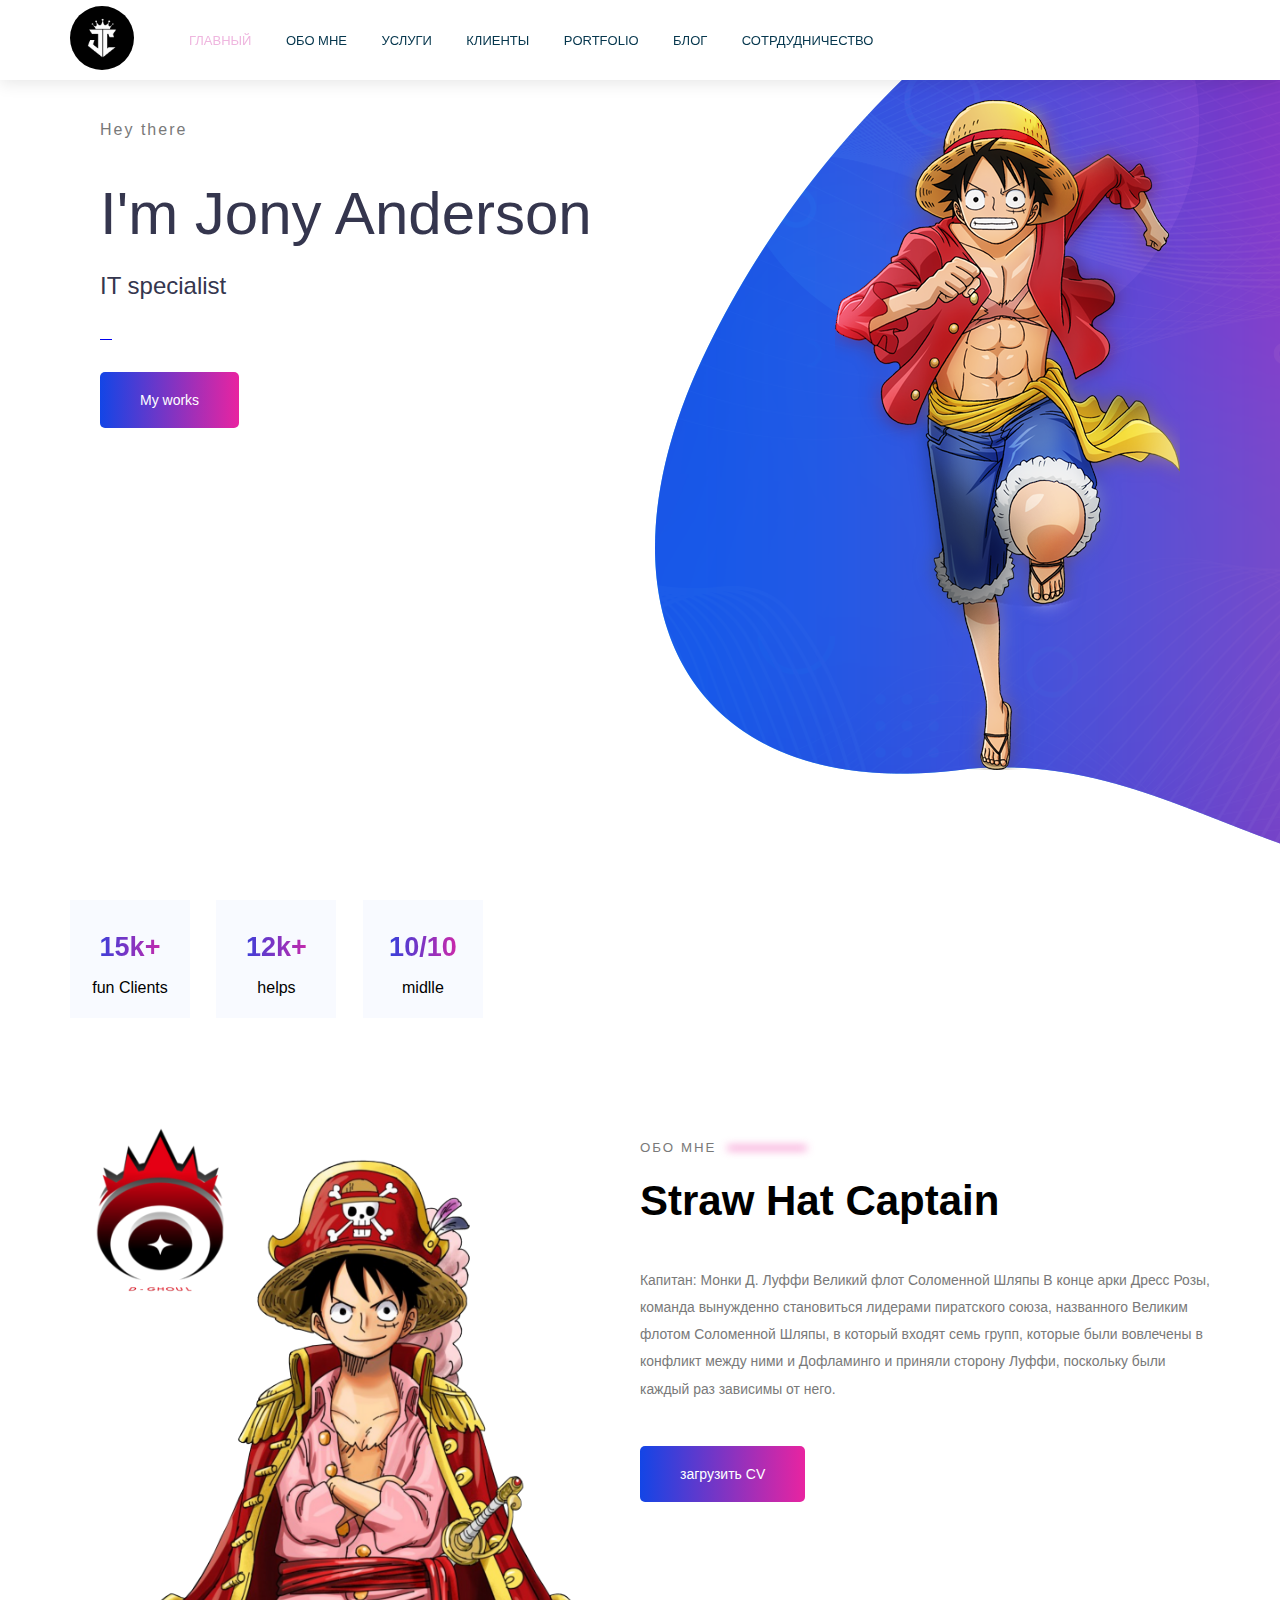
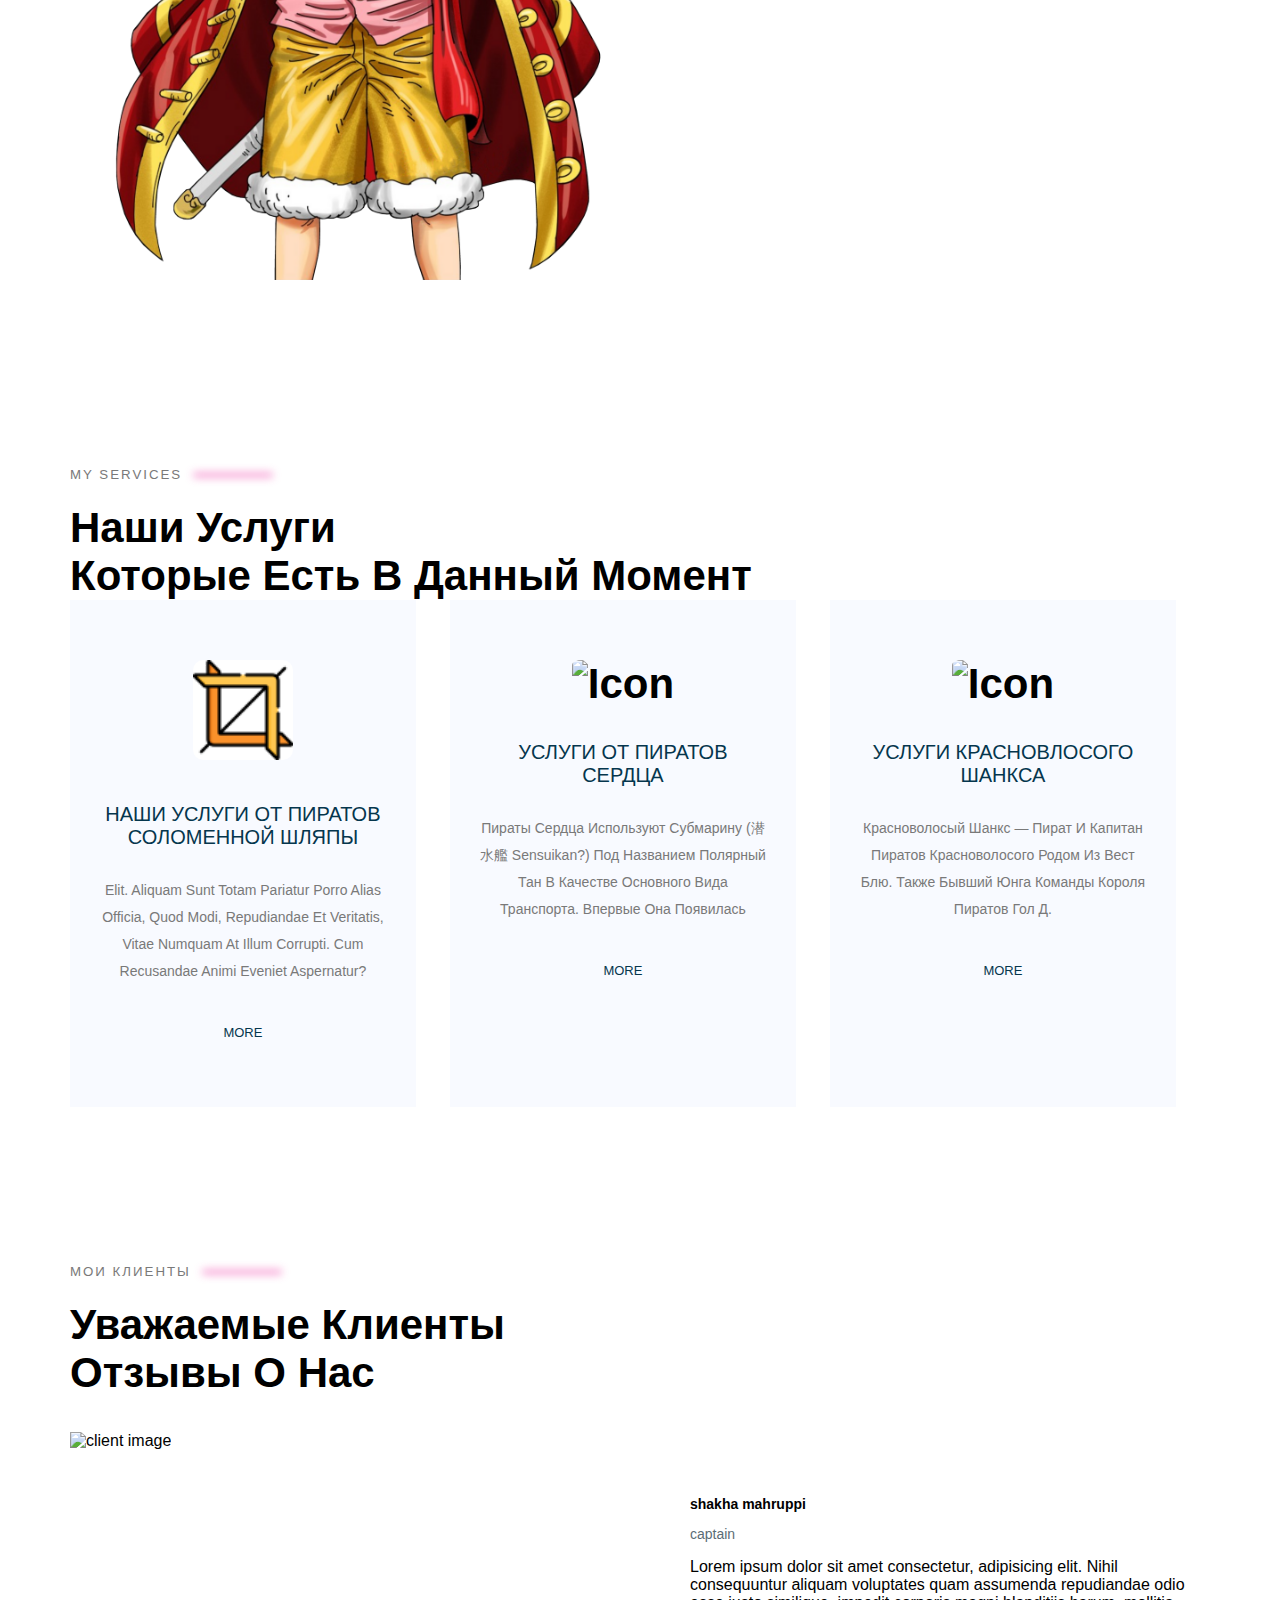
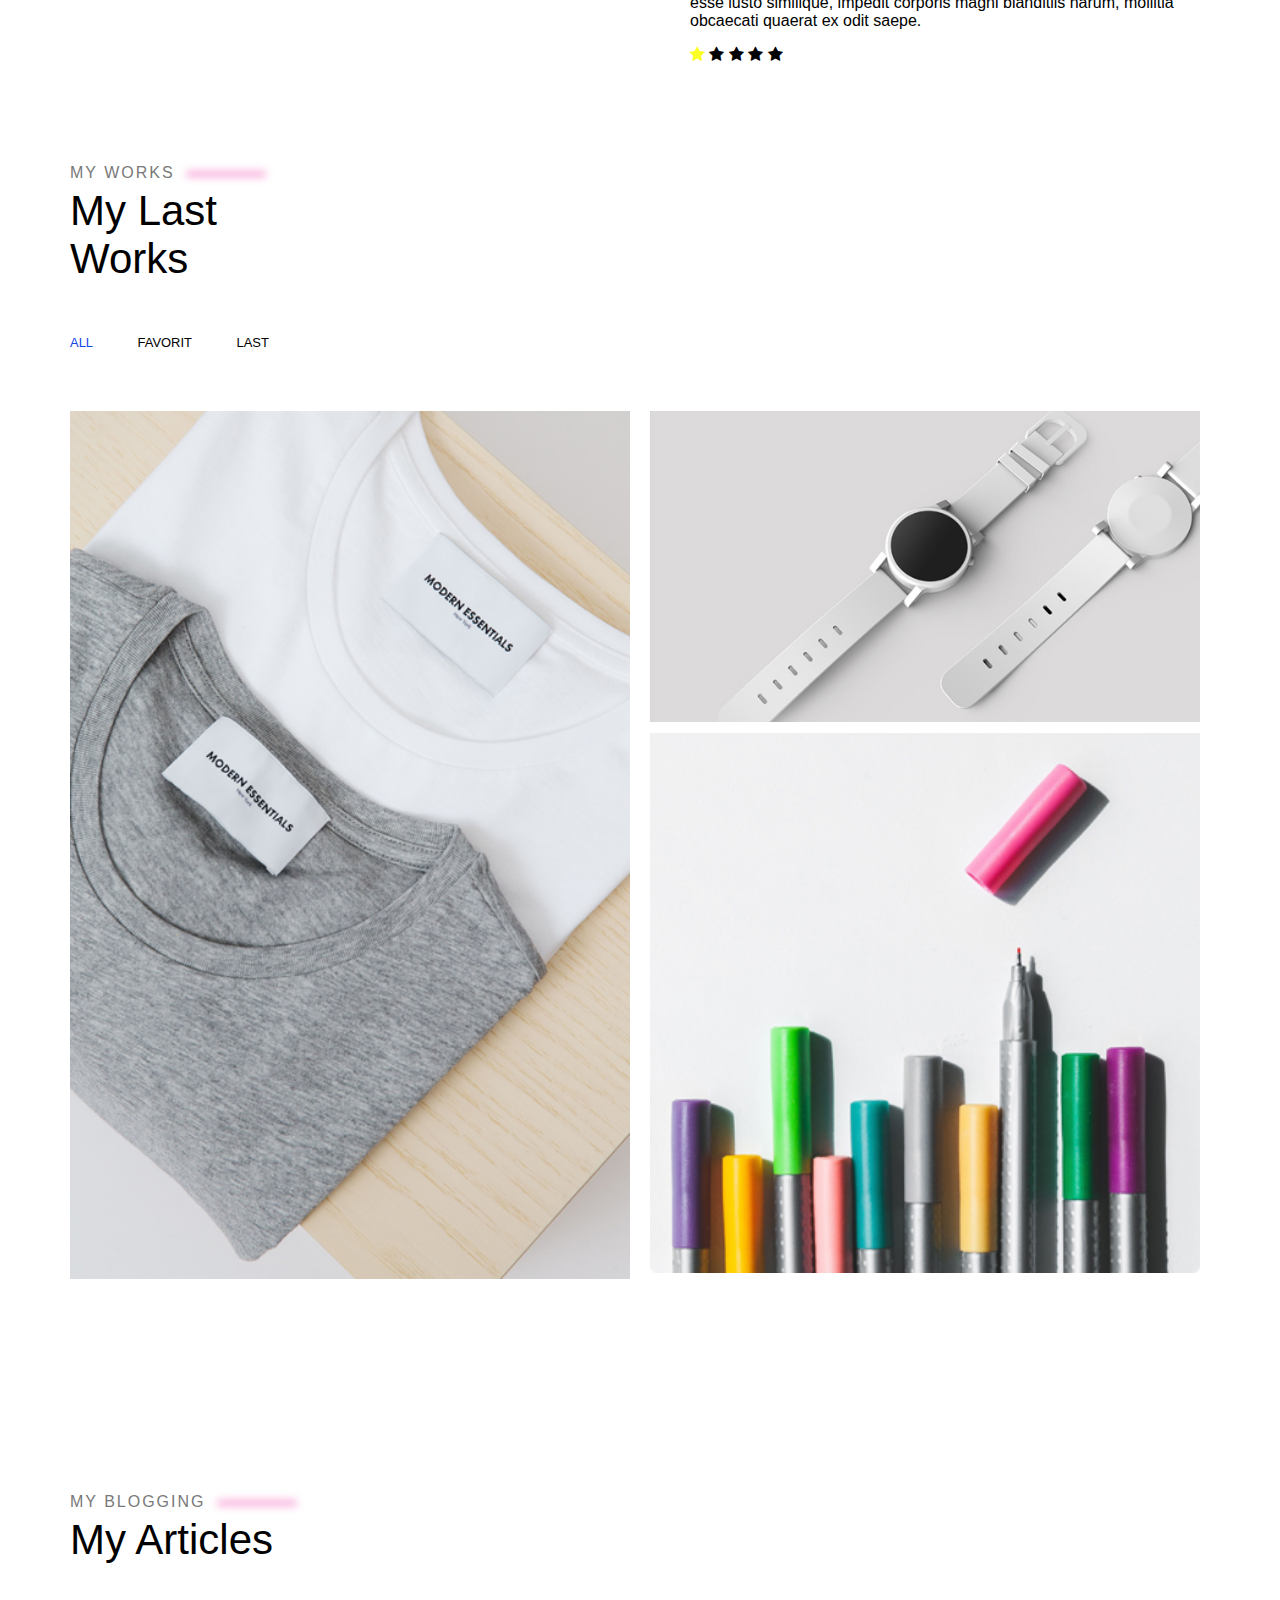
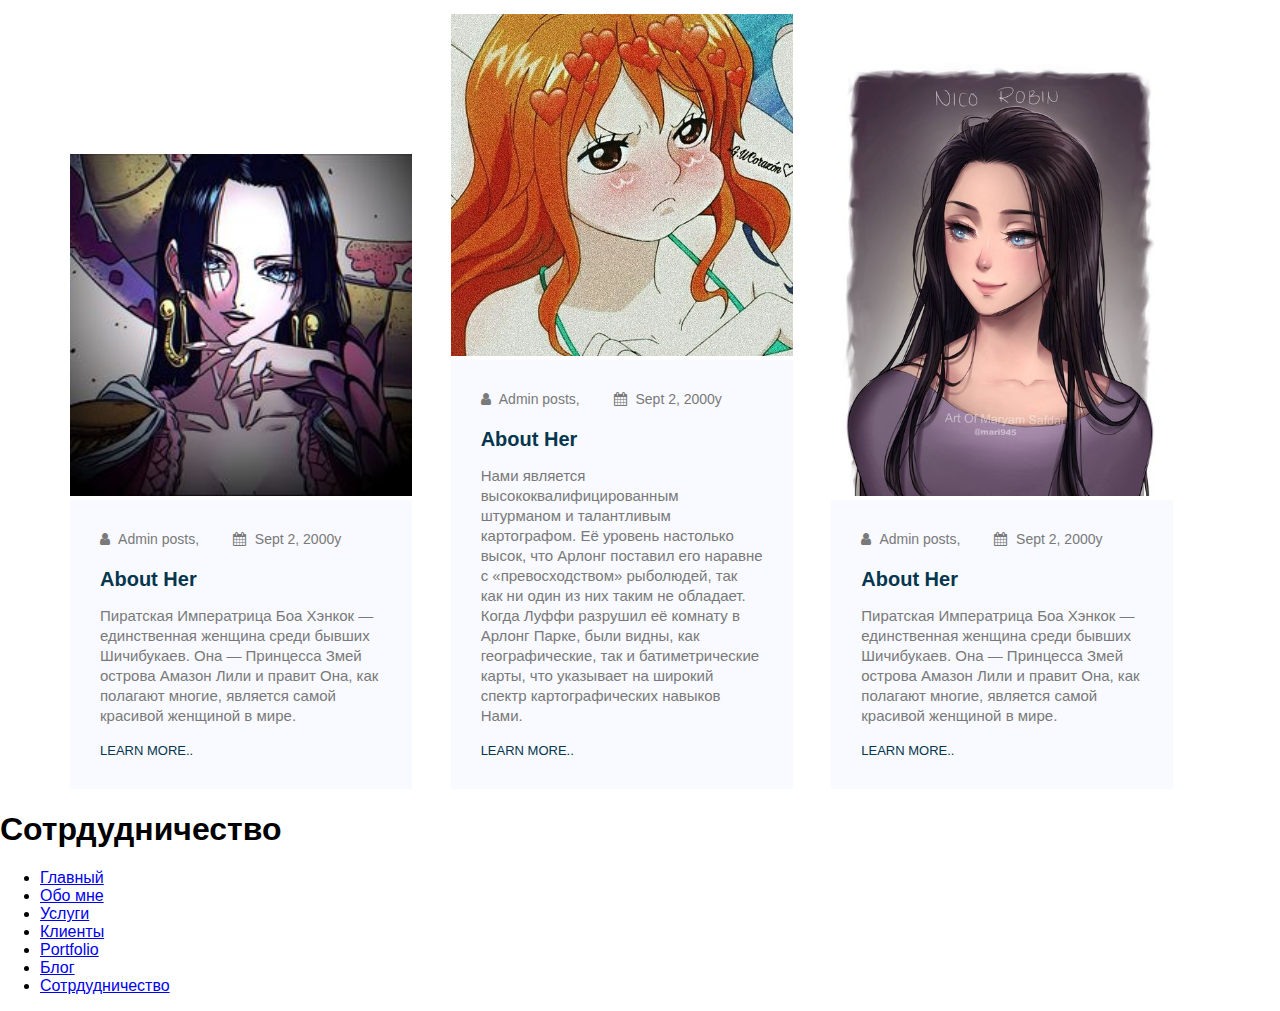
==== index.html @ ef31b1c7 "first commit" ====
<!DOCTYPE html>
<html lang="ru">

<head>
    <meta charset="UTF-8" />
    <meta http-equiv="X-UA-Compatible" content="IE=edge" />
    <meta name="viewport" content="width=n , initial-scale=1.0" />
    <meta name="viewport" content="width=device-width, initial-scale=1.0" />
    <script src="https://cdnjs.cloudflare.com/ajax/libs/vue/3.2.45/vue.cjs.js"
        integrity="sha512-7m9S6PzUY75+/V5GIWRP19NFD1MgYpzbmbbSfUMnj8PMtkOj/XZs4BmxXvXku2litdO4qDrVhGtFkk2MVWlpcg=="
        crossorigin="anonymous" referrerpolicy="no-referrer"></script>
    <title>project</title>
    <link rel="stylesheet" href="main.css">
    <link rel="stylesheet" href="https://cdnjs.cloudflare.com/ajax/libs/font-awesome/4.7.0/css/font-awesome.min.css">
</head>

<body>
    <!--header section-->
    <header class="main-header">
        <div class="container">
            <div class="main-navigation__brand">
                <a href="index.html">
                    <img src="./images/logo.jpg" alt="logo">
                </a>
            </div>
            <nav class="main-navigation">
                <ul class="main-navigation__items">
                    <li class="main-navigation__item active">
                        <a href="#">Главный</a>
                    </li>

                    <li class="main-navigation__item">
                        <a href="#">Обо мне</a>
                    </li>

                    <li class="main-navigation__item">
                        <a href="#">Услуги</a>
                    </li>

                    <li class="main-navigation__item">
                        <a href="#">Клиенты</a>
                    </li>

                    <li class="main-navigation__item">
                        <a href="#">Portfolio</a>
                    </li>

                    <li class="main-navigation__item">
                        <a href="#">Блог</a>
                    </li>

                    <li class="main-navigation__item">
                        <a href="#">Сотрдудничество</a>
                    </li>
                </ul>
            </nav>
        </div>
    </header>
    <!--/header section-->

    <!--main section-->
    <div class="main-banner">
        <div class="container">
            <section id="main-section" class="main-section">
                <div class="main-section__info">
                    <h4 class="main-section__welcome">Hey there</h4>
                    <h1 class="main-section__introduction">I'm Jony Anderson</h1>
                    <h3 class="main-section__position">IT specialist</h3>
                    <div class="main-section__social-network">
                        <a href="https://www.instagram.com/">
                            <i class="fab fa-instagram" aria-hidden="true"></i>
                        </a>
                    </div>
                    <button type="button" class="main-section__action">
                        My works
                    </button>
                </div>
                <div class="main-section__image">
                    <img src="./images/luffy.png" alt="my photo" srcset="">
                </div>
            </section>
            <div class="clearfix"></div>
        </div>
    </div>
    <!--/main secion-->

    <!--statistics-->
    <div class="container">
        <section class="statistics" id="statistics">
            <div class="statistics__item">
                <h3 class="statistics__number">
                    15k+
                </h3>
                <p class="statistics__title">
                    fun Clients
                </p>
            </div>
            <div class="statistics__item">
                <h3 class="statistics__number">
                    12k+
                </h3>
                <p class="statistics__title">
                    helps
                </p>
            </div>
            <div class="statistics__item">
                <h3 class="statistics__number">
                    10/10
                </h3>
                <p class="statistics__title">
                    midlle
                </p>
            </div>
        </section>
    </div>

    <!--about me section-->
    <div class="container">
        <section id="about-me" class="about-me">
            <div class="about-me__image">
                <img src="./images/luffy-about-me.png"
                    alt="about me">
            </div>
            <div class="about-me__info">
                <h5 class="section-subtitle">
                    Обо мне <span class="blur-line"></span>
                </h5>
                <h3 class="section-title">
                    straw hat captain
                </h3>
                <p class="about-me__description">
                    Капитан: Монки Д. Луффи
                    Великий флот Соломенной Шляпы
                    В конце арки Дресс Розы, команда вынужденно становиться лидерами пиратского союза, названного
                    Великим флотом Соломенной Шляпы, в который входят семь групп, которые были вовлечены в конфликт
                    между ними и Дофламинго и приняли сторону Луффи, поскольку были каждый раз зависимы от него.
                </p>
                <button type="button" class="main-section__action">
                    загрузить CV
                </button>
            </div>
        </section>
    </div>
    <div class="clearfix"></div>
    <!--/about me section-->

    <!--services-->
    <div class="container">
        <section id="services" class="services">
            <h5 class="section-subtitle">
                my services <span class="blur-line"></span>
            </h5>
            <h2 class="section-title">
                наши Услуги<br>
                которые есть в данный момент
                <div class="services__cards">
                    <div class="services-cards">
                        <img class="service-card__icon" src="./images/service-1.png"
                            alt="straw-hat">
                        <h5 class="service-card__title"> наши услуги от пиратов соломенной шляпы</h5>
                        <p class="service-card__description">
                            elit. Aliquam sunt totam pariatur porro alias officia, quod modi, repudiandae et veritatis,
                            vitae numquam at illum corrupti. Cum recusandae animi eveniet aspernatur?
                        </p>
                        <a href="#" class="service-card__link">
                            more
                        </a>
                    </div>
                    <div class="services-cards">
                        <img class="service-card__icon"
                            src="../luffy-portfolio/images/service-2.jpg" alt="icon">
                        <h5 class="service-card__title">услуги от пиратов СЕРДЦА </h5>
                        <p class="service-card__description">
                            Пираты Сердца используют субмарину (潜水艦 sensuikan?) под названием Полярный Тан в качестве
                            основного вида транспорта. Впервые она появилась
                        </p>
                        <a href="#" class="service-card__link">
                            more
                        </a>
                    </div>
                    <div class="services-cards">
                        <img class="service-card__icon" src="/luffy-portfolio/images/service-3.png"
                            alt="icon">
                        <h5 class="service-card__title">услуги красновлосого шанкса</h5>
                        <p class="service-card__description">
                            Красноволосый Шанкс — пират и капитан пиратов Красноволосого родом из Вест Блю. Также бывший
                            юнга команды Короля Пиратов Гол Д.
                        </p>
                        <a href="#" class="service-card__link">
                            more
                        </a>
                    </div>
                </div>
            </h2>
        </section>
    </div>
    <!--/services-->

    <!--Clients section-->
    <div class="container">
        <section id="Clients" class="clients">
            <h5 class="section-subtitle">
                мои клиенты
                <span class="blur-line"></span>
            </h5>
            <h2 class="section-title">
                уважаемые клиенты <br>
                отзывы о нас
            </h2>
            <div class="clients-item">
                <div class="client-item">
                    <div class="client-item__image">
                        <img src="C:\Users\User\Desktop\програмирование\images\pngegg.png" alt="client image">
                    </div>
                    <div class="client-item__info">
                        <h3 class="client-item__name">
                            shakha mahruppi
                        </h3>
                        <p class="client-item__position">
                            captain
                        </p>
                        <p class="client-item__rew\view">
                            Lorem ipsum dolor sit amet consectetur, adipisicing elit. Nihil consequuntur aliquam
                            voluptates
                            quam assumenda repudiandae odio esse iusto similique, impedit corporis magni blanditiis
                            harum,
                            mollitia obcaecati quaerat ex odit saepe.
                        </p>
                        <div class="client-item__rate">
                            <i class="fa fa-star" style="color: #fbff24;"></i>
                            <i class="fa fa-regular fa-star"></i>
                            <i class="fa fa-regular fa-star"></i>
                            <i class="fa fa-regular fa-star"></i>
                            <i class="fa fa-regular fa-star"></i>
                        </div>
                    </div>
                </div>
            </div>
        </section>
    </div>
    <div class="clearfix">
    </div>
    <!--/Clients section-->

    <!--Portfolio section-->
    <div class="container">
        <section id="portfolio" class="portfolio">
            <div class="section-subtitle">
                My works <span class="blur-line"></span>
            </div>
            <div class="section-title">
                My last <br />
                works
            </div>
            <ul class="portfolio-filters">
                <li class="active">All</li>
                <li>Favorit</li>
                <li>Last</li>
            </ul>
            <div class="portfolio-items">
                <div class="portfolio-item portfolio-item-1">
                    <img src="./images/portfolio-1.jpg" alt="Portfolio image 1"
                        class="portfolio-item__image" />
                    <div class="portfolio-item__overlay"></div>
                    <div class="portfolio-item__info">
                        <h4>
                            <a href="#">Portfolio item 1</a>
                        </h4>
                        <p>About work</p>
                    </div>
                </div>
                <div class="portfolio-item portfolio-item-2">
                    <img src="./images/portfolio-2.jpg" alt="Portfolio image 2"
                        class="portfolio-item__image" />
                    <div class="portfolio-item__overlay"></div>
                    <div class="portfolio-item__info">
                        <h4>
                            <a href="#">Portfolio item 2</a>
                        </h4>
                        <p>About work</p>
                    </div>
                </div>
                <div class="portfolio-item portfolio-item-3">
                    <img src="./images/portfolio-3.jpg" alt="Portfolio image 3"
                        class="portfolio-item__image" />
                    <div class="portfolio-item__overlay"></div>
                    <div class="portfolio-item__info">
                        <h4>
                            <a href="#">Portfolio item 3</a>
                        </h4>
                        <p>About work</p>
                    </div>
                </div>
            </div>
        </section>
    </div>
    <!--/Portfolio section-->

    <!--Blog section-->
    <div class="container">
        <section id="blog" class="blog">
            <div class="section-subtitle">
                my blogging <span class="blur-line"></span>
            </div>
            <div class="section-title">
                my articles
            </div>
            <div class="blog-items">
                <div class="blog-item">
                    <div class="blog-item__image">
                        <img src="./images/henkok-2.jpg" alt="henkok">
                    </div>
                    <div class="blog-item__info">
                        <div class="blog-item__main-info">
                            <span class="blog-item__author">
                                <i class="fa fa-user"></i>
                                Admin posts,
                            </span>
                            <span class="blog-item__date">
                                <i class="fa fa-calendar"></i>
                                Sept 2, 2000y
                            </span>
                        </div>
                        <h5 class="blog-item__title">
                            About Her
                        </h5>
                        <p class="blog-item__description">
                            Пиратская Императрица Боа Хэнкок — единственная женщина среди бывших Шичибукаев. Она —
                            Принцесса Змей острова Амазон Лили и правит Она, как полагают многие, является самой
                            красивой женщиной в мире.
                        </p>
                        <a class="blog-item__learn-more">
                            learn more..
                        </a>
                    </div>
                </div>
                <div class="blog-item">
                    <div class="blog-item__image">
                        <img src="./images/nami-tuan.jpg" alt="henkok">
                    </div>
                    <div class="blog-item__info">
                        <div class="blog-item__main-info">
                            <span class="blog-item__author">
                                <i class="fa fa-user"></i>
                                Admin posts,
                            </span>
                            <span class="blog-item__date">
                                <i class="fa fa-calendar"></i>
                                Sept 2, 2000y
                            </span>
                        </div>
                        <h5 class="blog-item__title">
                            About Her
                        </h5>
                        <p class="blog-item__description">
                            Нами является высококвалифицированным штурманом и талантливым картографом. Её уровень
                            настолько высок, что Арлонг поставил его наравне с «превосходством» рыболюдей, так как ни
                            один из них таким не обладает. Когда Луффи разрушил её комнату в Арлонг Парке, были видны,
                            как географические, так и батиметрические карты, что указывает на широкий спектр
                            картографических навыков Нами.
                        </p>
                        <a class="blog-item__learn-more">
                            learn more..
                        </a>
                    </div>
                </div>
                <div class="blog-item">
                    <div class="blog-item__image">
                        <img src="./images/robin-1.jpg" alt="henkok">
                    </div>
                    <div class="blog-item__info">
                        <div class="blog-item__main-info">
                            <span class="blog-item__author">
                                <i class="fa fa-user"></i>
                                Admin posts,
                            </span>
                            <span class="blog-item__date">
                                <i class="fa fa-calendar"></i>
                                Sept 2, 2000y
                            </span>
                        </div>
                        <h5 class="blog-item__title">
                            About Her
                        </h5>
                        <p class="blog-item__description">
                            Пиратская Императрица Боа Хэнкок — единственная женщина среди бывших Шичибукаев. Она —
                            Принцесса Змей острова Амазон Лили и правит Она, как полагают многие, является самой
                            красивой женщиной в мире.
                        </p>
                        <a class="blog-item__learn-more">
                            learn more..
                        </a>
                    </div>
                </div>
            </div>
        </section>
    </div>
    <!--/Blog secion-->

    <!--Partners section-->
    <section id="Partners">
        <h1>
            Сотрдудничество
        </h1>
    </section>
    <!--/Partners secion-->

    <!--footer section-->
    <footer>
        <nav>
            <ul>
                <li><a href="#">Главный</a></li>

                <li><a href="#">Обо мне</a></li>

                <li><a href="#">Услуги</a></li>

                <li><a href="#">Клиенты</a></li>

                <li><a href="#">Portfolio</a></li>

                <li><a href="#">Блог</a></li>

                <li><a href="#">Сотрдудничество</a></li>
            </ul>
        </nav>
    </footer>
    <!--/footer section-->
</body>

</html>
---- main.css ----
/*core styles*/
body {
    margin: 0;
    font-family: sans-serif;
}

.container {
    width: 1140px;
    margin: 0 auto;
}

button {
    border: none;
    background: linear-gradient( to right, #1345e6 0%, #ed239f 51%, #1345e6 100% );
    background-size: 200% auto;
    color: #ffff;
    font-weight: 500;
    font-size: 0.87rem;
    padding: 1.26rem 2.5rem;
    cursor: pointer;
    border-radius: 5px;
} 

button:hover {
    background-position: right center;
}

.blur-line {
    display: inline-block;
    position: relative;
    top: -2px;
    margin-left: 0.32rem;
    width: 80px;
    height: 4px;
    background-color: rgba(237, 35, 159, 0.6);
    filter: blur(4px);
    border-radius: 4px;
}

header {
    text-align: center;
}

.main-header {
    position: fixed;
    top: 0px;
    left: 0px;
    background-color: white;
    width: 100%;
    box-shadow: 0px 3px 16px 0px rgb(0 0 0 / 10%);
    z-index: 10;
}


.main-header .container{
    display: flex;
    align-items: center;
}


.main-navigation .to-uppercase {
    text-transform: uppercase;
}

.clearfix {
    clear: both;
}

.main-navigation__brand {
    display: inline-block;
    vertical-align: middle;
}

.main-navigation__brand img {
    width: 64px;
    border-radius: 50%;
}

.main-navigation {
    display: inline-block;
    vertical-align: middle;
}

.main-navigation__item {
    display: inline-block;
    padding: 15px;
}

.main-navigation__item a {
    color: #05364d;
    text-decoration: none;
    text-transform: uppercase;
    font-size: 13px;
    font-weight: 500;
}

.main-navigation__item a:hover {
    color: #efb6df;
}

.main-navigation__item.active a {
    color: #efb6df;
}

/*main section*/

.main-banner{
    background: url(./images/main-banner.png) no-repeat center;
    background-position: center;
    background-size : cover;
    min-height: 890px;
}

.main-section {
    padding: 100px 30px;
}

.main-section>div {
    width: 50%;
    float: left;
}

.main-section__image {
    font-size: 500;
    text-align: right;
}

.main-section__welcome {
    font-size: 16;
    font-weight: 400;
    margin-bottom: 20px;
    letter-spacing: 2px;
    color: #797979;
}

.main-section__introduction {
    margin-top: 28;
    font-size: 60px;
    font-weight: 500;
    margin-bottom: 20px;
    color: #35364E;
}

.main-section__position {
    color: #35364E;
    font-size: 24px;
    font-weight: 300;
    margin-bottom: 20;
}

.main-section__action {
    margin-top: 30px;
    border: none;
    background-color: #1C44E4;
    color: #ffffff;
    font-size: 14px;
    font-weight: 500;
    padding: 20px 40px;
    cursor: pointer;
    border-radius: 5px;
}

/*statistics section*/
.statistics {
    padding-top: 10px;
}

.statistics__item {
    display: inline-block;
    width: 100px;
    background-color: #F8FAFF;
    text-align: center;
    padding: 5px 10px;
    margin-right: 22px;
}

.statistics__number {
    font-size: 27px;
    margin-bottom: 5px;
    background: linear-gradient(90deg, #1345e6 0%, #ed239f 100%);
    -webkit-background-clip: text;
    -webkit-text-fill-color: transparent;
   
}

/*about-me section*/
.about-me {
    padding: 100px 0;
}

.about-me>div {
    width: 50%;
    float: left;
}

.about-me__image img {
    width: 100%;
    padding-bottom: 60px;
}

.section-subtitle {
    letter-spacing: 2px;
    font-weight: 500;
    margin-bottom: 50;
    color: #797979;
    text-transform: uppercase;
}

.section-title {
    margin-top: 5px;
    font-weight: 700px;
    font-size: 42px;
    text-transform: capitalize;
    color: 05364D;
}

.about-me__description {
    font-size: 0.87rem;
    font-weight: 300;
    color: #797979;
    line-height: 1.69rem;
}

/* services section styles*/
.services {
    padding-top: 100px;
}

.services__cards {
    display: flex;
    justify-content: space-between;
}

.services-cards {
    padding: 3.75rem 1.87rem;
    background-color: #f8faff;
    margin-right: 3%;
    text-align: center;
    box-sizing: border-box;
    transition: all 0.4s ease;
    width: 30rem;
}

.service-card__title {
    color: #05364d;
    font-size: 20px;
    font-weight: 500;
    margin-bottom: 28px;
    text-transform: uppercase;
}

.service-card__description {
    font-size: 14px;
    line-height: 27px;
    font-weight: 300;
    color: #797979;
}

.service-card__link {
    font-size: 13px;
    font-weight: 500;
    text-transform: uppercase;
    color: #05364d;
    text-decoration: none;
}

.service-card__icon {
    width: 100px;
    height: 150 px;
    border-radius: 10%;
}

.services-cards:hover {
    background-color: #5f30ff;
}

.services-cards:hover .service-card__title,
.services-cards:hover .service-card__description,
.services-cards:hover .service-card__link {
    color: #ffffff;
}

.clients {
    padding-top: 100px;
}

.client-item>div {
    width: 50%;
    float: left;
    box-sizing: border-box;
}

.client-item__image img {
    width: 100%;
}

.client-item__info {
    padding-top: 50px;
    padding-left: 50px;
}

.client-item__name {
    font-size: 14px;
    margin-bottom: 4px;
}

.client-item__position {
    font-size: 14px;
    font-weight: 300;
    color: #5b6d75;
}

.client-item__review {
    font-size: 14px;
    line-height: 27px;
    font-weight: 300;
    color: #5b6d75;
}
/* portfolio section styles */

.portfolio {
    padding: 6.25rem 0;
}

.portfolio-filters {
    list-style: none;
    padding-left: 0;
    margin-top: 3.12rem;
}

.portfolio-filters li {
    display: inline-block;
    margin-right: 2.5rem;
    font-size: 0.81rem;
    font-weight: 400;
    text-transform: uppercase;
    cursor: pointer; 
}

.portfolio-filters li:hover,
.portfolio-filters li.active {
    color: #1345e6;
}

.portfolio-items {
    position: relative;
    margin-top: 3.125rem;
}

.portfolio-item {
    position: relative;
    display: inline-block;
    cursor: pointer;
    width: 50%;
    padding: 0.625rem;
    box-sizing: border-box;
}

.portfolio-item-1 {
    padding-left: 0;
}

.portfolio-item-2 {
    position: absolute;
    top: 0;
    right: 0;
}

.portfolio-item-3 {
    position: absolute;
    top: 322px;
    right: 0;
}

.portfolio-item__image {
    width: 100%;
}

.portfolio-item__overlay {
    position: absolute;
    left: 0;
    top: 0;
    height: 100%;
    width: 100%;
    /* background: rgba(19, 69, 230, 0.9); */
    /* visibility: hidden; */
    z-index: 1;
    transition: all 0.4s ease;
}

.portfolio-item__info {
    position: absolute;
    bottom: 44px;
    left: 80px;
    color: white;
    visibility: hidden;
    opacity: 0;
    z-index: 1;
    transition: all 0.4s ease;
}

.portfolio-item__info a {
    color: white;
    text-decoration: none;
}

.portfolio-item:hover .portfolio-item__overlay {
    visibility: visible;
    top: 20px;
    left: 20px;
    background: rgba(19, 69, 230, 0.9);
}

.portfolio-item:hover .portfolio-item__info {
    visibility: visible;
    bottom: 24px;
    left: 60px;
    opacity: 1;
}

/* blog section styles */

.blog {
    padding-top: 100px;
}

.blog-items {
    margin-top: 50px;
}

.blog-item {
    display: inline-block;
    width: 30%;
    margin-right: 3%;
    box-sizing: border-box;
}

.blog-item:hover {
    box-shadow: 0px 10px 20px rgb(5 54 77 / 10%);
}

.blog-item:hover .blog-item__info {
    background-color: white;
}
.blog-item__image img {
    width: 100%;
}

.blog-item__info {
    background-color: #F8FAFF;
    padding: 30px;
    color: #797979;
}

.blog-item__main-info span {
    font-size: 14px;
    margin-right: 30px;
    font-weight: lighter;
}

.blog-item__info i {
    margin-right: 5px;
}

.blog-item__title {
    font-size: 20px;
    margin-top: 20px;
    margin-bottom: 15px;
    color: #05364d;
    font-weight: 700;
}

.blog-item__description {
    line-height: 20px;
    font-weight: lighter;
    font-size: 15px;    
}

.blog-item__learn-more {
    font-size: 13px;
    font-weight: 500;
    text-transform: uppercase;
    color: #05364d;
    cursor: pointer;
}

.blog-item__learn-more:hover {
    color: #ed239f;
}
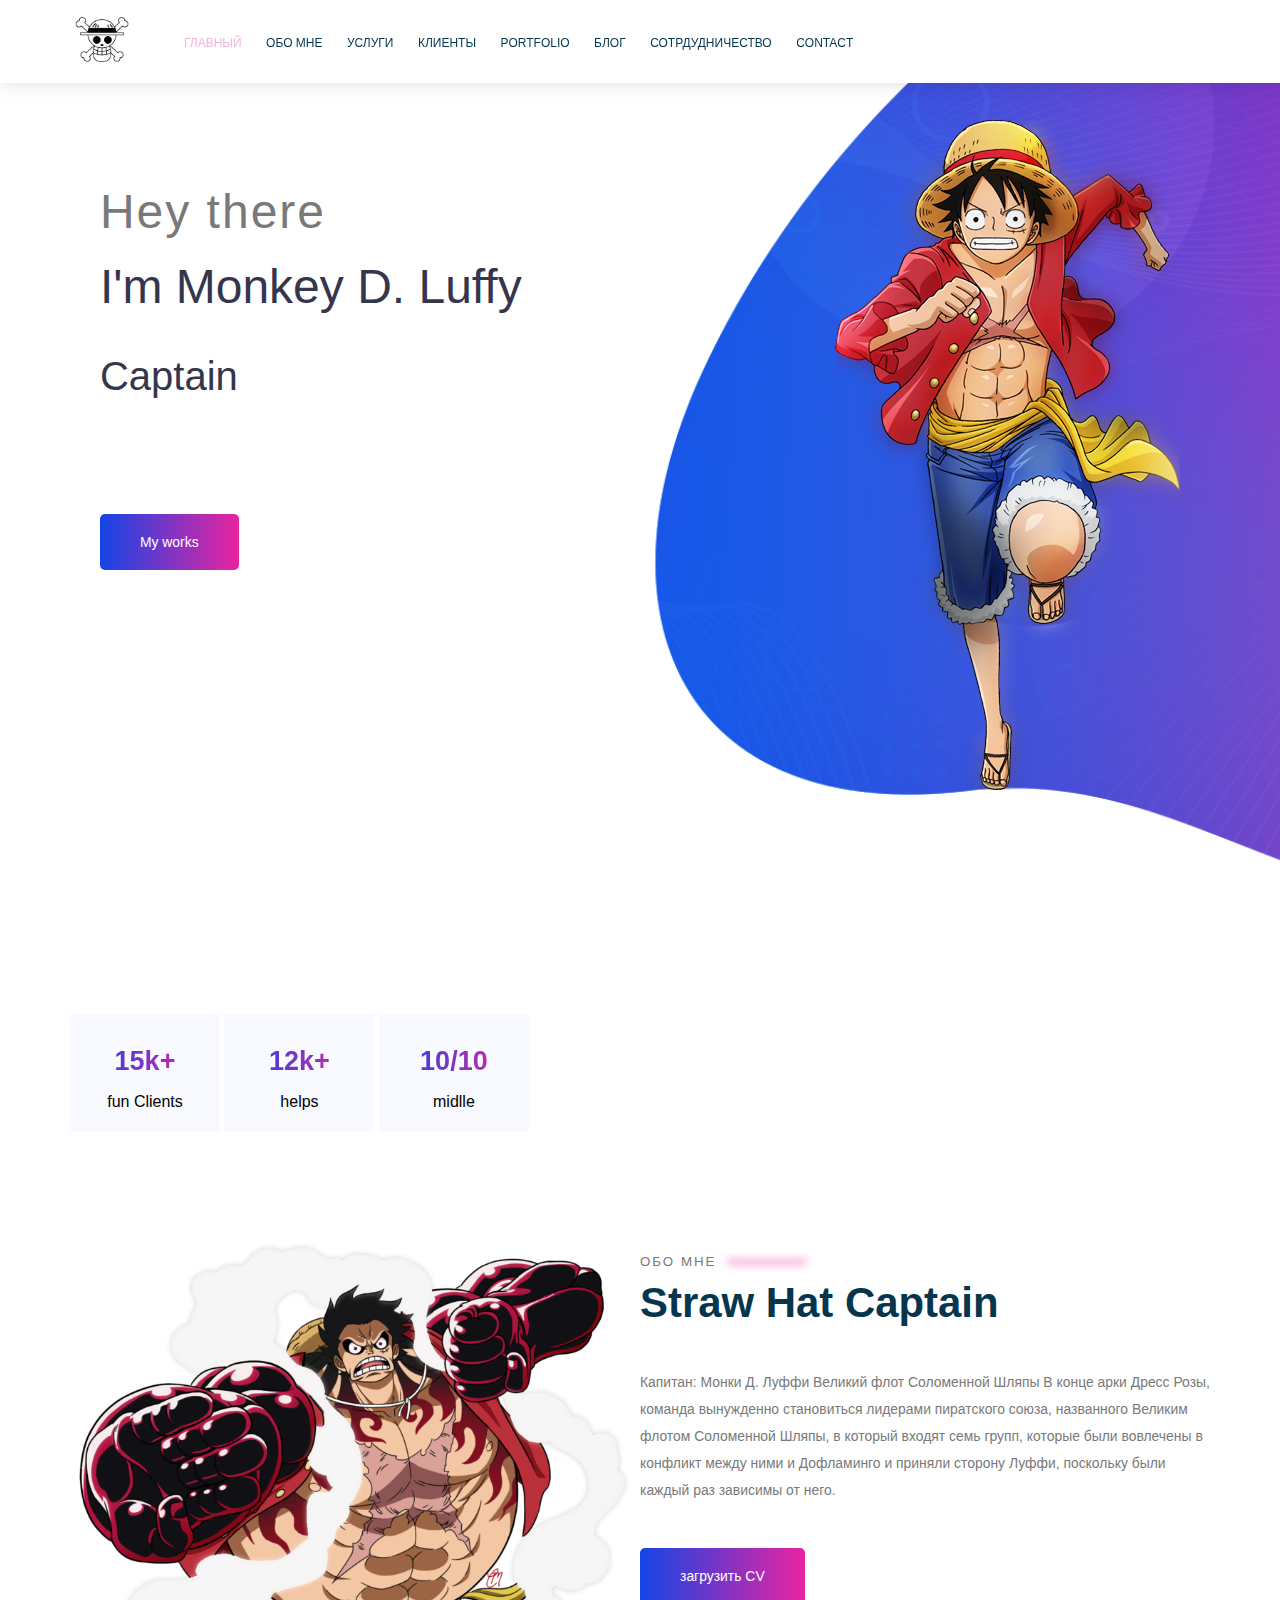
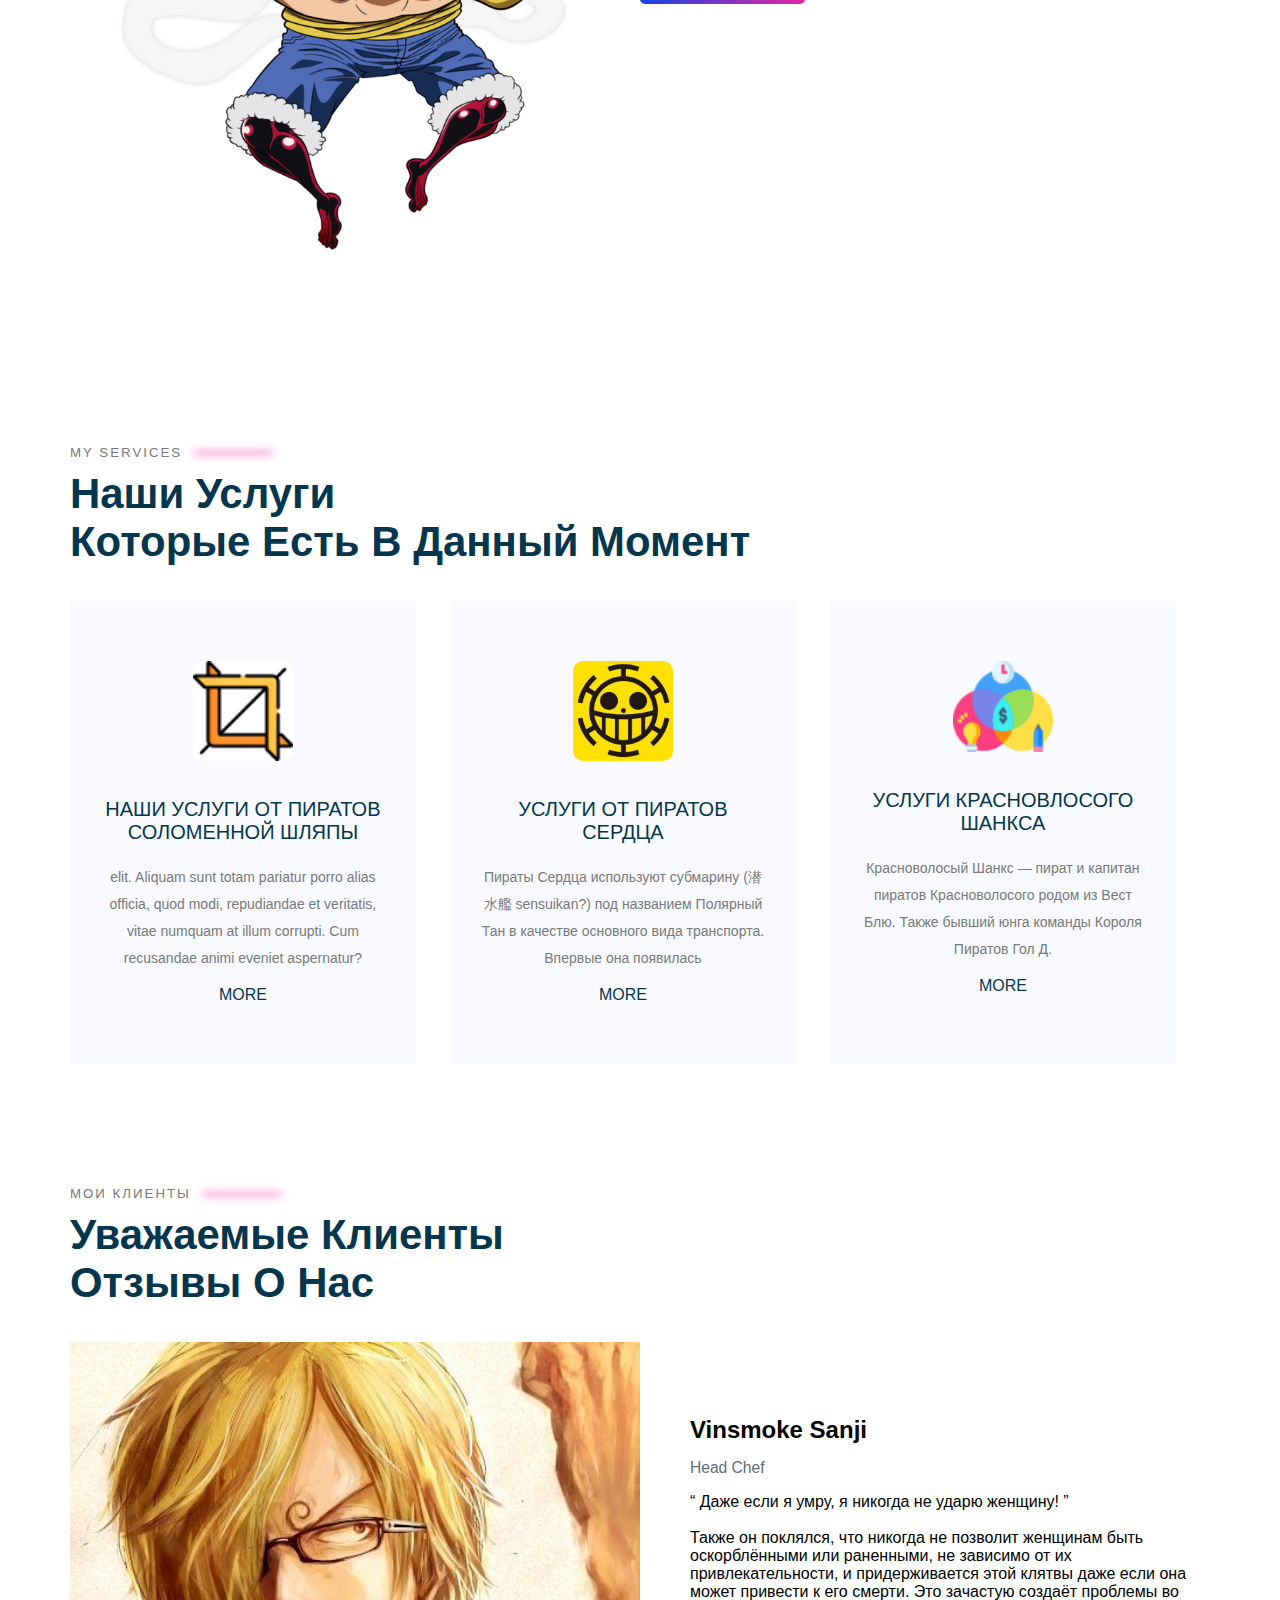
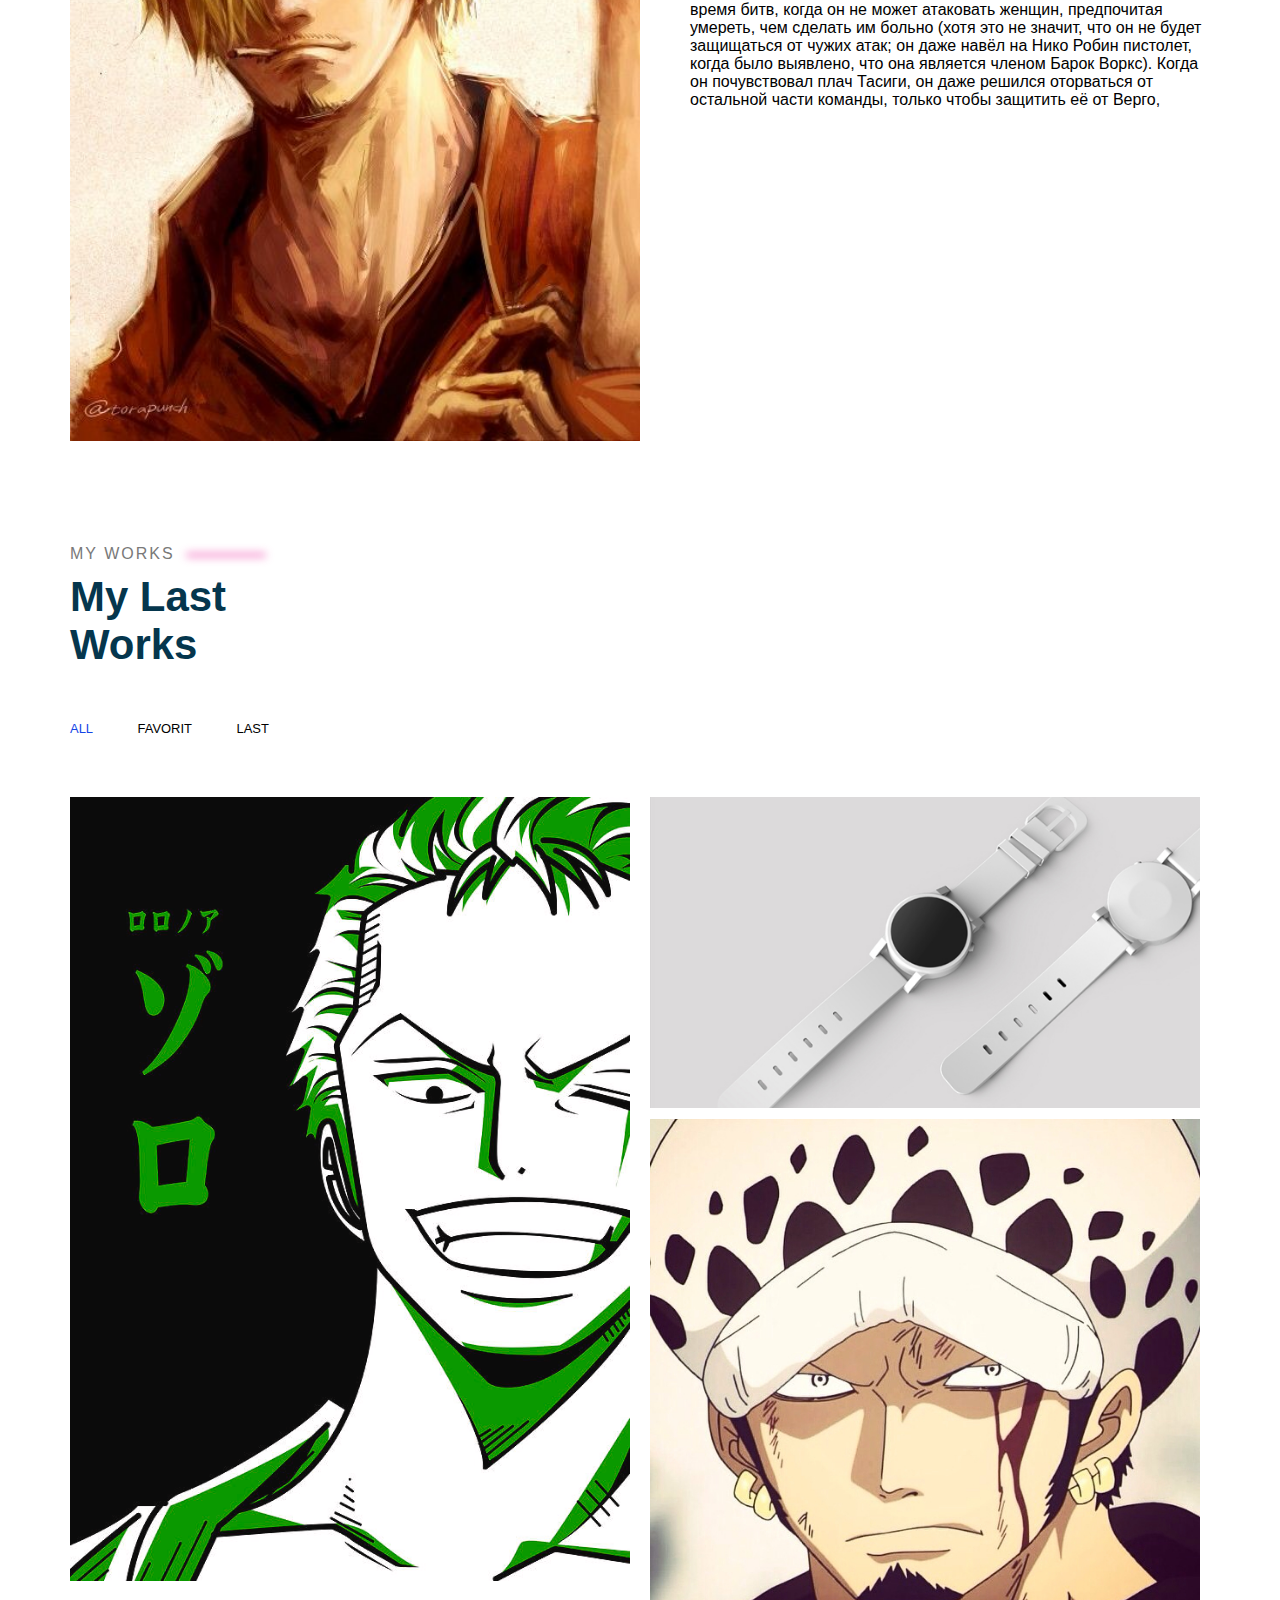
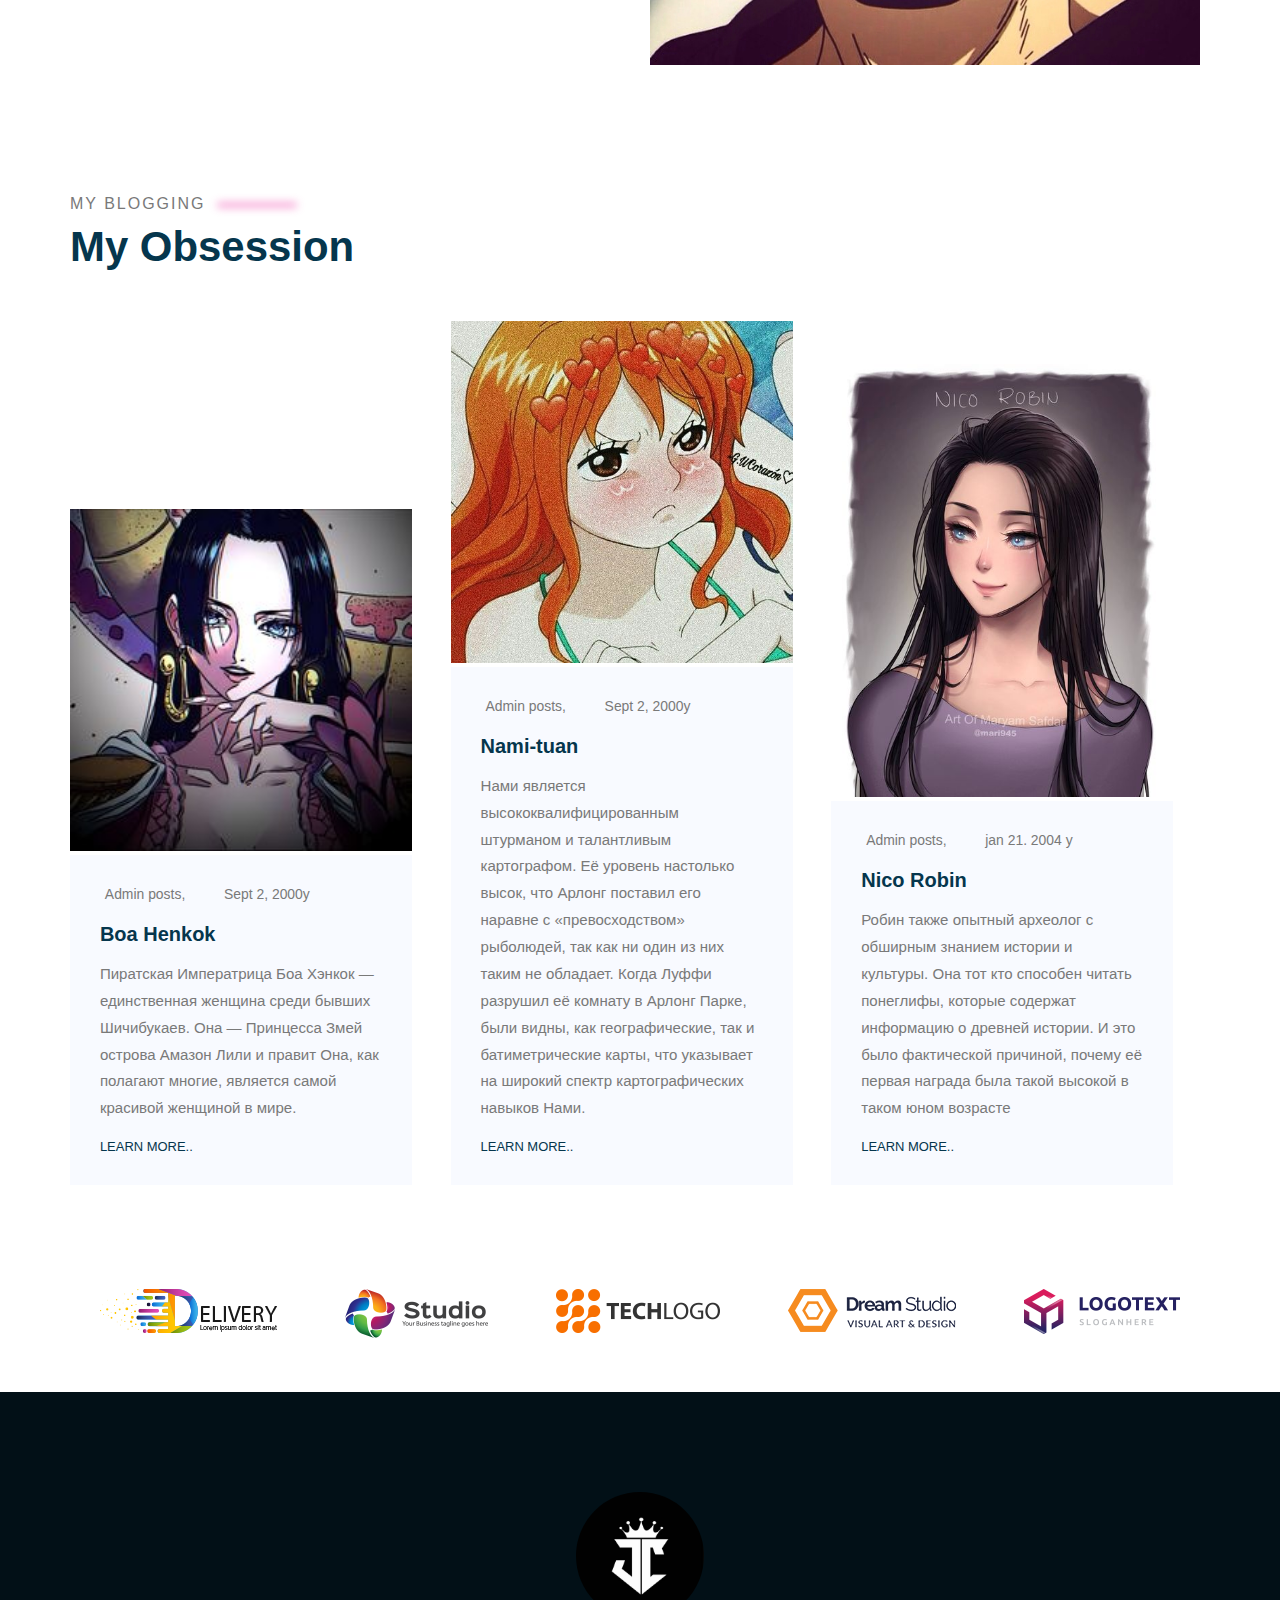
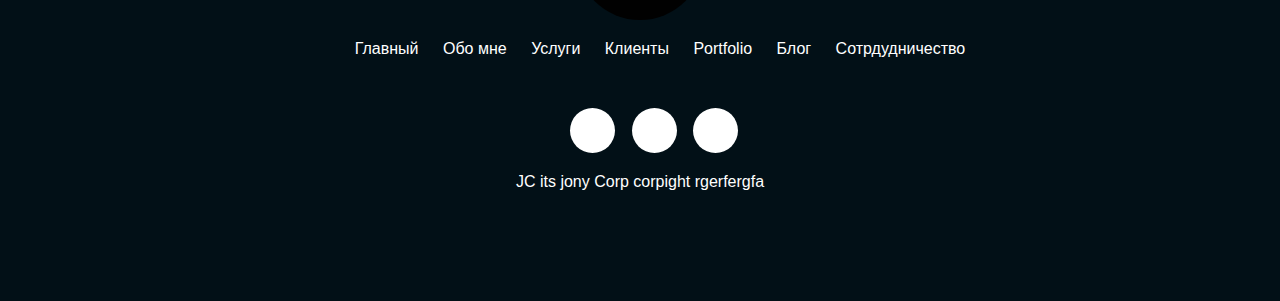
==== commit ba40e1f1: "font changes" ====
--- a/index.html
+++ b/index.html
@@ -2,16 +2,16 @@
 <html lang="ru">
 
 <head>
-    <meta charset="UTF-8" />
-    <meta http-equiv="X-UA-Compatible" content="IE=edge" />
-    <meta name="viewport" content="width=n , initial-scale=1.0" />
+    <title>Luffy</title>
     <meta name="viewport" content="width=device-width, initial-scale=1.0" />
-    <script src="https://cdnjs.cloudflare.com/ajax/libs/vue/3.2.45/vue.cjs.js"
-        integrity="sha512-7m9S6PzUY75+/V5GIWRP19NFD1MgYpzbmbbSfUMnj8PMtkOj/XZs4BmxXvXku2litdO4qDrVhGtFkk2MVWlpcg=="
-        crossorigin="anonymous" referrerpolicy="no-referrer"></script>
-    <title>project</title>
+    <link rel="preconnect" href="https://fonts.googleapis.com">
+    <link rel="preconnect" href="https://fonts.gstatic.com" crossorigin>
+    <link href="https://fonts.googleapis.com/css2?family=Lato:wght@300;400;700&family=Roboto:ital,wght@0,100;0,300;0,400;0,500;0,700;0,900;1,100;1,300;1,400;1,500;1,700;1,900&display=swap" rel="stylesheet">
+    <link rel="stylesheet" href="shared.css">
     <link rel="stylesheet" href="main.css">
-    <link rel="stylesheet" href="https://cdnjs.cloudflare.com/ajax/libs/font-awesome/4.7.0/css/font-awesome.min.css">
+    <link rel="stylesheet" href="https://cdnjs.cloudflare.com/ajax/libs/font-awesome/6.4.0/css/all.min.css"
+        integrity="sha512-iecdLmaskl7CVkqkXNQ/ZH/XLlvWZOJyj7Yy7tcenmpD1ypASozpmT/E0iPtmFIB46ZmdtAc9eNBvH0H/ZpiBw=="
+        crossorigin="anonymous" referrerpolicy="no-referrer" />
 </head>
 
 <body>
@@ -20,13 +20,13 @@
         <div class="container">
             <div class="main-navigation__brand">
                 <a href="index.html">
-                    <img src="./images/logo.jpg" alt="logo">
+                    <img src="./images/logo-2.png" alt="logo">
                 </a>
             </div>
             <nav class="main-navigation">
                 <ul class="main-navigation__items">
                     <li class="main-navigation__item active">
-                        <a href="#">Главный</a>
+                        <a href="./index.html">Главный</a>
                     </li>
 
                     <li class="main-navigation__item">
@@ -51,6 +51,9 @@
 
                     <li class="main-navigation__item">
                         <a href="#">Сотрдудничество</a>
+                    </li>
+                    <li class="main-navigation__item">
+                        <a href="./contact.html">contact</a>
                     </li>
                 </ul>
             </nav>
@@ -64,12 +67,31 @@
             <section id="main-section" class="main-section">
                 <div class="main-section__info">
                     <h4 class="main-section__welcome">Hey there</h4>
-                    <h1 class="main-section__introduction">I'm Jony Anderson</h1>
-                    <h3 class="main-section__position">IT specialist</h3>
+                    <h1 class="main-section__introduction">I'm Monkey D. Luffy</h1>
+                    <h3 class="main-section__position">Сaptain</h3>
                     <div class="main-section__social-network">
-                        <a href="https://www.instagram.com/">
-                            <i class="fab fa-instagram" aria-hidden="true"></i>
-                        </a>
+                        <ul class="footer__socials">
+                            <li class="main__social">
+                                <a href="#">
+                                    <i class="fa-brands fa-telegram"></i>
+                                </a>
+                            </li>
+                            <li class="main__social">
+                                <a href="#">
+                                    <i class="fa-brands fa-facebook"></i>
+                                </a>
+                            </li>
+                            <li class="main__social">
+                                <a href="#">
+                                    <i class="fa-brands fa-instagram"></i>
+                                </a>
+                            </li>
+                            <li class="main__social">
+                                <a href="#">
+                                    <i class="fa-brands fa-youtube"></i>
+                                </a>
+                            </li>
+                        </ul>
                     </div>
                     <button type="button" class="main-section__action">
                         My works
@@ -118,8 +140,7 @@
     <div class="container">
         <section id="about-me" class="about-me">
             <div class="about-me__image">
-                <img src="./images/luffy-about-me.png"
-                    alt="about me">
+                <img src="./images/4-geer.png" alt="about me">
             </div>
             <div class="about-me__info">
                 <h5 class="section-subtitle">
@@ -153,44 +174,42 @@
             <h2 class="section-title">
                 наши Услуги<br>
                 которые есть в данный момент
-                <div class="services__cards">
-                    <div class="services-cards">
-                        <img class="service-card__icon" src="./images/service-1.png"
-                            alt="straw-hat">
-                        <h5 class="service-card__title"> наши услуги от пиратов соломенной шляпы</h5>
-                        <p class="service-card__description">
-                            elit. Aliquam sunt totam pariatur porro alias officia, quod modi, repudiandae et veritatis,
-                            vitae numquam at illum corrupti. Cum recusandae animi eveniet aspernatur?
-                        </p>
-                        <a href="#" class="service-card__link">
-                            more
-                        </a>
-                    </div>
-                    <div class="services-cards">
-                        <img class="service-card__icon"
-                            src="../luffy-portfolio/images/service-2.jpg" alt="icon">
-                        <h5 class="service-card__title">услуги от пиратов СЕРДЦА </h5>
-                        <p class="service-card__description">
-                            Пираты Сердца используют субмарину (潜水艦 sensuikan?) под названием Полярный Тан в качестве
-                            основного вида транспорта. Впервые она появилась
-                        </p>
-                        <a href="#" class="service-card__link">
-                            more
-                        </a>
-                    </div>
-                    <div class="services-cards">
-                        <img class="service-card__icon" src="/luffy-portfolio/images/service-3.png"
-                            alt="icon">
-                        <h5 class="service-card__title">услуги красновлосого шанкса</h5>
-                        <p class="service-card__description">
-                            Красноволосый Шанкс — пират и капитан пиратов Красноволосого родом из Вест Блю. Также бывший
-                            юнга команды Короля Пиратов Гол Д.
-                        </p>
-                        <a href="#" class="service-card__link">
-                            more
-                        </a>
-                    </div>
-                </div>
+            </h2>
+            <div class="services__cards">
+                <div class="services-cards">
+                    <img class="service-card__icon" src="./images/service-1.png" alt="straw-hat">
+                    <h5 class="service-card__title"> наши услуги от пиратов соломенной шляпы</h5>
+                    <p class="service-card__description">
+                        elit. Aliquam sunt totam pariatur porro alias officia, quod modi, repudiandae et veritatis,
+                        vitae numquam at illum corrupti. Cum recusandae animi eveniet aspernatur?
+                    </p>
+                    <a href="#" class="service-card__link">
+                        more
+                    </a>
+                </div>
+                <div class="services-cards">
+                    <img class="service-card__icon" src="./images/service-2.jpg" alt="icon">
+                    <h5 class="service-card__title">услуги от пиратов СЕРДЦА </h5>
+                    <p class="service-card__description">
+                        Пираты Сердца используют субмарину (潜水艦 sensuikan?) под названием Полярный Тан в качестве
+                        основного вида транспорта. Впервые она появилась
+                    </p>
+                    <a href="#" class="service-card__link">
+                        more
+                    </a>
+                </div>
+                <div class="services-cards">
+                    <img class="service-card__icon" src="./images/service-3.png" alt="icon">
+                    <h5 class="service-card__title">услуги красновлосого шанкса</h5>
+                    <p class="service-card__description">
+                        Красноволосый Шанкс — пират и капитан пиратов Красноволосого родом из Вест Блю. Также бывший
+                        юнга команды Короля Пиратов Гол Д.
+                    </p>
+                    <a href="#" class="service-card__link">
+                        more
+                    </a>
+                </div>
+            </div>
             </h2>
         </section>
     </div>
@@ -210,28 +229,29 @@
             <div class="clients-item">
                 <div class="client-item">
                     <div class="client-item__image">
-                        <img src="C:\Users\User\Desktop\програмирование\images\pngegg.png" alt="client image">
+                        <img src="./images/sanji-1.jpg" alt="client image">
                     </div>
                     <div class="client-item__info">
                         <h3 class="client-item__name">
-                            shakha mahruppi
+                            Vinsmoke Sanji
                         </h3>
                         <p class="client-item__position">
-                            captain
+                            Head Chef
                         </p>
                         <p class="client-item__rew\view">
-                            Lorem ipsum dolor sit amet consectetur, adipisicing elit. Nihil consequuntur aliquam
-                            voluptates
-                            quam assumenda repudiandae odio esse iusto similique, impedit corporis magni blanditiis
-                            harum,
-                            mollitia obcaecati quaerat ex odit saepe.
+                            
+“	Даже если я умру, я никогда не ударю женщину!	”<br><br>
+Также он поклялся, что никогда не позволит женщинам быть оскорблёнными или раненными,
+ не зависимо от их привлекательности, и придерживается этой клятвы даже если она может привести к его смерти.
+  Это зачастую создаёт проблемы во время битв, когда он не может атаковать женщин, предпочитая умереть, чем сделать им больно (хотя это не значит, что он не будет защищаться от чужих атак; он даже навёл на Нико Робин пистолет, когда было выявлено, что она является членом Барок Воркс). Когда он почувствовал плач Тасиги, он даже решился оторваться от остальной части команды, только чтобы защитить её от Верго,<br><br>
                         </p>
                         <div class="client-item__rate">
                             <i class="fa fa-star" style="color: #fbff24;"></i>
-                            <i class="fa fa-regular fa-star"></i>
-                            <i class="fa fa-regular fa-star"></i>
-                            <i class="fa fa-regular fa-star"></i>
-                            <i class="fa fa-regular fa-star"></i>
+                            <i class="fa fa-star" style="color: #fbff24;"></i>
+                            <i class="fa fa-star" style="color: #fbff24;"></i>
+                            <i class="fa fa-star" style="color: #fbff24;"></i>
+                            <i class="fa fa-star" style="color: #fbff24;"></i>
+                            
                         </div>
                     </div>
                 </div>
@@ -249,8 +269,8 @@
                 My works <span class="blur-line"></span>
             </div>
             <div class="section-title">
-                My last <br />
-                works
+                My last <br>
+                Works
             </div>
             <ul class="portfolio-filters">
                 <li class="active">All</li>
@@ -259,8 +279,7 @@
             </ul>
             <div class="portfolio-items">
                 <div class="portfolio-item portfolio-item-1">
-                    <img src="./images/portfolio-1.jpg" alt="Portfolio image 1"
-                        class="portfolio-item__image" />
+                    <img src="./images/zoro.jpg" alt="Portfolio image 1" class="portfolio-item__image" />
                     <div class="portfolio-item__overlay"></div>
                     <div class="portfolio-item__info">
                         <h4>
@@ -270,8 +289,7 @@
                     </div>
                 </div>
                 <div class="portfolio-item portfolio-item-2">
-                    <img src="./images/portfolio-2.jpg" alt="Portfolio image 2"
-                        class="portfolio-item__image" />
+                    <img src="./images/portfolio-2.jpg" alt="Portfolio image 2" class="portfolio-item__image" />
                     <div class="portfolio-item__overlay"></div>
                     <div class="portfolio-item__info">
                         <h4>
@@ -281,8 +299,7 @@
                     </div>
                 </div>
                 <div class="portfolio-item portfolio-item-3">
-                    <img src="./images/portfolio-3.jpg" alt="Portfolio image 3"
-                        class="portfolio-item__image" />
+                    <img src="./images/lo.jpg" alt="Portfolio image 3" class="portfolio-item__image" />
                     <div class="portfolio-item__overlay"></div>
                     <div class="portfolio-item__info">
                         <h4>
@@ -303,7 +320,7 @@
                 my blogging <span class="blur-line"></span>
             </div>
             <div class="section-title">
-                my articles
+                My Obsession
             </div>
             <div class="blog-items">
                 <div class="blog-item">
@@ -322,7 +339,7 @@
                             </span>
                         </div>
                         <h5 class="blog-item__title">
-                            About Her
+                            Boa Henkok
                         </h5>
                         <p class="blog-item__description">
                             Пиратская Императрица Боа Хэнкок — единственная женщина среди бывших Шичибукаев. Она —
@@ -350,7 +367,7 @@
                             </span>
                         </div>
                         <h5 class="blog-item__title">
-                            About Her
+                            Nami-tuan
                         </h5>
                         <p class="blog-item__description">
                             Нами является высококвалифицированным штурманом и талантливым картографом. Её уровень
@@ -376,16 +393,17 @@
                             </span>
                             <span class="blog-item__date">
                                 <i class="fa fa-calendar"></i>
-                                Sept 2, 2000y
+                                jan 21. 2004 y
                             </span>
                         </div>
                         <h5 class="blog-item__title">
-                            About Her
+                            Nico Robin
                         </h5>
                         <p class="blog-item__description">
-                            Пиратская Императрица Боа Хэнкок — единственная женщина среди бывших Шичибукаев. Она —
-                            Принцесса Змей острова Амазон Лили и правит Она, как полагают многие, является самой
-                            красивой женщиной в мире.
+                            Робин также опытный археолог с обширным знанием истории и культуры.
+                            Она тот кто способен читать понеглифы, которые содержат информацию о древней истории. И это
+                            было фактической причиной,
+                            почему её первая награда была такой высокой в таком юном возрасте
                         </p>
                         <a class="blog-item__learn-more">
                             learn more..
@@ -398,32 +416,86 @@
     <!--/Blog secion-->
 
     <!--Partners section-->
-    <section id="Partners">
-        <h1>
-            Сотрдудничество
-        </h1>
-    </section>
+    <div class="container">
+        <section id="partners" class="partners">
+            <div class="partner">
+                <img src="./images/partner-1.png" alt="partner-1">
+            </div>
+            <div class="partner">
+                <img src="./images/partner-2.png" alt="partner-2">
+            </div>
+            <div class="partner">
+                <img src="./images/partner-3.png" alt="partner-3">
+            </div>
+            <div class="partner">
+                <img src="./images/partner-4.png" alt="partner-4">
+            </div>
+            <div class="partner">
+                <img src="./images/partner-5.png" alt="partner-5">
+            </div>
+        </section>
+    </div>
     <!--/Partners secion-->
 
     <!--footer section-->
-    <footer>
-        <nav>
-            <ul>
-                <li><a href="#">Главный</a></li>
-
-                <li><a href="#">Обо мне</a></li>
-
-                <li><a href="#">Услуги</a></li>
-
-                <li><a href="#">Клиенты</a></li>
-
-                <li><a href="#">Portfolio</a></li>
-
-                <li><a href="#">Блог</a></li>
-
-                <li><a href="#">Сотрдудничество</a></li>
+    <footer class="footer">
+        <div class="container">
+            <div class="footer__brand">
+                <img src="./images/logo.jpg" alt="logo">
+            </div>
+            <nav class="footer__navigation">
+                <ul class="footer__navigation-items">
+                    <li class="footer__navigation-item">
+                        <a href="#">Главный</a>
+                    </li>
+
+                    <li class="footer__navigation-item">
+                        <a href="#">Обо мне</a>
+                    </li>
+
+                    <li class="footer__navigation-item">
+                        <a href="#">Услуги</a>
+                    </li>
+
+                    <li class="footer__navigation-item">
+                        <a href="#">Клиенты</a>
+                    </li>
+
+                    <li class="footer__navigation-item">
+                        <a href="#">Portfolio</a>
+                    </li>
+
+                    <li class="footer__navigation-item">
+                        <a href="#">Блог</a>
+                    </li>
+
+                    <li class="footer__navigation-item">
+                        <a href="#">Сотрдудничество</a>
+                    </li>
+                </ul>
+            </nav>
+            <ul class="footer__socials">
+                <li class="footer__social">
+                    <a href="#">
+                        <i class="fa-brands fa-telegram"></i>
+                    </a>
+                </li>
+                <li class="footer__social">
+                    <a href="#">
+                        <i class="fa-brands fa-instagram"></i>
+                    </a>
+                </li>
+                <li class="footer__social">
+                    <a href="#">
+                        <i class="fa-brands fa-youtube"></i>
+                    </a>
+                </li>
             </ul>
-        </nav>
+
+            <p class="footer__text">
+                JC its jony Corp corpight rgerfergfa
+            </p>
+        </div>
     </footer>
     <!--/footer section-->
 </body>
--- a/shared.css
+++ b/shared.css
@@ -0,0 +1,348 @@
+@font-face {
+    font-family: 'Roboto';
+    src: url('Roboto-Medium.eot');
+    src: url('Roboto-Medium.eot?#iefix') format('embedded-opentype'),
+        url('Roboto-Medium.woff2') format('woff2'),
+        url('Roboto-Medium.woff') format('woff'),
+        url('Roboto-Medium.ttf') format('truetype');
+    font-weight: 500;
+    font-style: normal;
+    font-display: swap;
+}
+
+@font-face {
+    font-family: 'Roboto';
+    src: url('Roboto-Italic.eot');
+    src: url('Roboto-Italic.eot?#iefix') format('embedded-opentype'),
+        url('Roboto-Italic.woff2') format('woff2'),
+        url('Roboto-Italic.woff') format('woff'),
+        url('Roboto-Italic.ttf') format('truetype');
+    font-weight: normal;
+    font-style: italic;
+    font-display: swap;
+}
+
+@font-face {
+    font-family: 'Roboto';
+    src: url('Roboto-LightItalic.eot');
+    src: url('Roboto-LightItalic.eot?#iefix') format('embedded-opentype'),
+        url('Roboto-LightItalic.woff2') format('woff2'),
+        url('Roboto-LightItalic.woff') format('woff'),
+        url('Roboto-LightItalic.ttf') format('truetype');
+    font-weight: 300;
+    font-style: italic;
+    font-display: swap;
+}
+
+@font-face {
+    font-family: 'Roboto';
+    src: url('Roboto-BoldItalic.eot');
+    src: url('Roboto-BoldItalic.eot?#iefix') format('embedded-opentype'),
+        url('Roboto-BoldItalic.woff2') format('woff2'),
+        url('Roboto-BoldItalic.woff') format('woff'),
+        url('Roboto-BoldItalic.ttf') format('truetype');
+    font-weight: bold;
+    font-style: italic;
+    font-display: swap;
+}
+
+@font-face {
+    font-family: 'Roboto';
+    src: url('Roboto-BlackItalic.eot');
+    src: url('Roboto-BlackItalic.eot?#iefix') format('embedded-opentype'),
+        url('Roboto-BlackItalic.woff2') format('woff2'),
+        url('Roboto-BlackItalic.woff') format('woff'),
+        url('Roboto-BlackItalic.ttf') format('truetype');
+    font-weight: 900;
+    font-style: italic;
+    font-display: swap;
+}
+
+@font-face {
+    font-family: 'Roboto';
+    src: url('Roboto-Bold.eot');
+    src: url('Roboto-Bold.eot?#iefix') format('embedded-opentype'),
+        url('Roboto-Bold.woff2') format('woff2'),
+        url('Roboto-Bold.woff') format('woff'),
+        url('Roboto-Bold.ttf') format('truetype');
+    font-weight: bold;
+    font-style: normal;
+    font-display: swap;
+}
+
+@font-face {
+    font-family: 'Roboto';
+    src: url('Roboto-MediumItalic.eot');
+    src: url('Roboto-MediumItalic.eot?#iefix') format('embedded-opentype'),
+        url('Roboto-MediumItalic.woff2') format('woff2'),
+        url('Roboto-MediumItalic.woff') format('woff'),
+        url('Roboto-MediumItalic.ttf') format('truetype');
+    font-weight: 500;
+    font-style: italic;
+    font-display: swap;
+}
+
+@font-face {
+    font-family: 'Roboto';
+    src: url('Roboto-Light.eot');
+    src: url('Roboto-Light.eot?#iefix') format('embedded-opentype'),
+        url('Roboto-Light.woff2') format('woff2'),
+        url('Roboto-Light.woff') format('woff'),
+        url('Roboto-Light.ttf') format('truetype');
+    font-weight: 300;
+    font-style: normal;
+    font-display: swap;
+}
+
+@font-face {
+    font-family: 'Roboto';
+    src: url('Roboto-Black.eot');
+    src: url('Roboto-Black.eot?#iefix') format('embedded-opentype'),
+        url('Roboto-Black.woff2') format('woff2'),
+        url('Roboto-Black.woff') format('woff'),
+        url('Roboto-Black.ttf') format('truetype');
+    font-weight: 900;
+    font-style: normal;
+    font-display: swap;
+}
+
+@font-face {
+    font-family: 'Roboto';
+    src: url('Roboto-Regular.eot');
+    src: url('Roboto-Regular.eot?#iefix') format('embedded-opentype'),
+        url('Roboto-Regular.woff2') format('woff2'),
+        url('Roboto-Regular.woff') format('woff'),
+        url('Roboto-Regular.ttf') format('truetype');
+    font-weight: normal;
+    font-style: normal;
+    font-display: swap;
+}
+
+@font-face {
+    font-family: 'Roboto';
+    src: url('Roboto-ThinItalic.eot');
+    src: url('Roboto-ThinItalic.eot?#iefix') format('embedded-opentype'),
+        url('Roboto-ThinItalic.woff2') format('woff2'),
+        url('Roboto-ThinItalic.woff') format('woff'),
+        url('Roboto-ThinItalic.ttf') format('truetype');
+    font-weight: 100;
+    font-style: italic;
+    font-display: swap;
+}
+
+@font-face {
+    font-family: 'Roboto';
+    src: url('Roboto-Thin.eot');
+    src: url('Roboto-Thin.eot?#iefix') format('embedded-opentype'),
+        url('Roboto-Thin.woff2') format('woff2'),
+        url('Roboto-Thin.woff') format('woff'),
+        url('Roboto-Thin.ttf') format('truetype');
+    font-weight: 100;
+    font-style: normal;
+    font-display: swap;
+}
+
+/* @font-face {
+    font-family: 'Roboto';
+    src: url(../luffy-portfolio/fonts/Roboto/Roboto-Regular.ttf);
+}
+@font-face {
+    font-family: 'Roboto';
+    src: url(../luffy-portfolio/fonts/Roboto/Roboto-Regular.ttf);
+} */
+
+body {
+    margin: 0;
+    font-family: Roboto, sans-serif;
+}
+
+.container {
+    width: 1140px;
+    margin: 0 auto;
+}
+
+.section-subtitle {
+    letter-spacing: 2px;
+    font-weight: 500;
+    margin-bottom: 0.625rem;
+    color: #797979;
+    text-transform: uppercase;
+}
+
+.section-title {
+    margin-top: 0.32rem;
+    font-size: 2.62rem;
+    font-weight: 700;
+    text-transform: capitalize;
+    color: #05364d;
+}
+
+button {
+    border: none;
+    background: linear-gradient(to right, #1345e6 0%, #ed239f 51%, #1345e6 100%);
+    background-size: 200% auto;
+    color: #ffff;
+    font-weight: 500;
+    font-size: 0.87rem;
+    padding: 1.26rem 2.5rem;
+    cursor: pointer;
+    border-radius: 5px;
+}
+
+button:hover {
+    background-position: right center;
+}
+
+.blur-line {
+    display: inline-block;
+    position: relative;
+    top: -2px;
+    margin-left: 0.32rem;
+    width: 80px;
+    height: 4px;
+    background-color: rgba(237, 35, 159, 0.6);
+    filter: blur(4px);
+    border-radius: 4px;
+}
+
+header {
+    text-align: center;
+}
+
+.main-header {
+    position: fixed;
+    top: 0px;
+    left: 0px;
+    background-color: white;
+    width: 100%;
+    box-shadow: 0px 3px 16px 0px rgb(0 0 0 / 10%);
+    z-index: 10;
+}
+
+
+.main-header .container {
+    display: flex;
+    align-items: center;
+}
+
+
+.main-navigation .to-uppercase {
+    text-transform: uppercase;
+}
+
+.clearfix {
+    clear: both;
+}
+
+.main-navigation__brand {
+    display: inline-block;
+    vertical-align: middle;
+}
+
+.main-navigation__brand img {
+    width: 64px;
+    border-radius: 50%;
+}
+
+.main-navigation {
+    display: inline-block;
+    vertical-align: middle;
+}
+
+.main-navigation__item {
+    display: inline-block;
+    padding: 0.625rem;
+}
+
+.main-navigation__item a {
+    color: #05364d;
+    text-decoration: none;
+    text-transform: uppercase;
+    font-size: 0.75rem;
+    font-weight: 500;
+}
+
+.main-navigation__item a:hover {
+    color: #efb6df;
+}
+
+.main-navigation__item.active a {
+    color: #efb6df;
+}
+
+/* footer section styles */
+
+.footer {
+    padding: 100px 0;
+    margin-top: 50px;
+    background-color: #021017;
+    text-align: center;
+}
+
+.footer__brand img {
+    width: 128px;
+    border-radius: 50%;
+}
+
+.footer__navigation {
+    margin-bottom: 50px;
+}
+
+.footer__navigation-item {
+    display: inline-block;
+    padding: 0 10px;
+}
+
+.footer__navigation-item a {
+    color: white;
+    text-decoration: none;
+}
+
+.footer__socials {
+    list-style: none;
+}
+
+.footer__social {
+    display: inline-block;
+    width: 45px;
+    height: 45px;
+    line-height: 45px;
+    text-align: center;
+    background: #ffffff;
+    border-radius: 36px;
+    color: #05364d;
+    font-size: 1rem;
+    margin-right: 12px;
+}
+
+.footer__social a {
+    color: #021017;
+}
+
+.footer__social:hover {
+    background: linear-gradient(90deg, #1345e6 0%, #ed239f 100%);
+}
+
+.footer__social:hover i {
+    color: white;
+}
+
+.footer__text {
+    margin-bottom: 10px;
+    color: white;
+}
+
+@media only screen and (max-width: 767px) {
+    .container {
+        width: 96%;
+    }
+
+    .main-navigation {
+        display: none;
+    }
+    
+    /* footer */
+    .footer__navigation {
+        display: none;
+    }
+}--- a/main.css
+++ b/main.css
@@ -1,118 +1,15 @@
-/*core styles*/
-body {
-    margin: 0;
-    font-family: sans-serif;
-}
-
-.container {
-    width: 1140px;
-    margin: 0 auto;
-}
-
-button {
-    border: none;
-    background: linear-gradient( to right, #1345e6 0%, #ed239f 51%, #1345e6 100% );
-    background-size: 200% auto;
-    color: #ffff;
-    font-weight: 500;
-    font-size: 0.87rem;
-    padding: 1.26rem 2.5rem;
-    cursor: pointer;
-    border-radius: 5px;
-} 
-
-button:hover {
-    background-position: right center;
-}
-
-.blur-line {
-    display: inline-block;
-    position: relative;
-    top: -2px;
-    margin-left: 0.32rem;
-    width: 80px;
-    height: 4px;
-    background-color: rgba(237, 35, 159, 0.6);
-    filter: blur(4px);
-    border-radius: 4px;
-}
-
-header {
-    text-align: center;
-}
-
-.main-header {
-    position: fixed;
-    top: 0px;
-    left: 0px;
-    background-color: white;
-    width: 100%;
-    box-shadow: 0px 3px 16px 0px rgb(0 0 0 / 10%);
-    z-index: 10;
-}
-
-
-.main-header .container{
-    display: flex;
-    align-items: center;
-}
-
-
-.main-navigation .to-uppercase {
-    text-transform: uppercase;
-}
-
-.clearfix {
-    clear: both;
-}
-
-.main-navigation__brand {
-    display: inline-block;
-    vertical-align: middle;
-}
-
-.main-navigation__brand img {
-    width: 64px;
-    border-radius: 50%;
-}
-
-.main-navigation {
-    display: inline-block;
-    vertical-align: middle;
-}
-
-.main-navigation__item {
-    display: inline-block;
-    padding: 15px;
-}
-
-.main-navigation__item a {
-    color: #05364d;
-    text-decoration: none;
-    text-transform: uppercase;
-    font-size: 13px;
-    font-weight: 500;
-}
-
-.main-navigation__item a:hover {
-    color: #efb6df;
-}
-
-.main-navigation__item.active a {
-    color: #efb6df;
-}
-
 /*main section*/
 
-.main-banner{
+.main-banner {
     background: url(./images/main-banner.png) no-repeat center;
     background-position: center;
-    background-size : cover;
+    background-size: cover;
     min-height: 890px;
 }
 
 .main-section {
-    padding: 100px 30px;
+    display: flex;
+    padding: 7.5rem 1.87rem;
 }
 
 .main-section>div {
@@ -126,66 +23,80 @@
 }
 
 .main-section__welcome {
-    font-size: 16;
+    font-size: 3rem;
     font-weight: 400;
-    margin-bottom: 20px;
+    margin-bottom: 1.25rem;
     letter-spacing: 2px;
     color: #797979;
 }
 
 .main-section__introduction {
-    margin-top: 28;
-    font-size: 60px;
+    margin-top: 1.25rem;
+    font-size: 3rem;
     font-weight: 500;
-    margin-bottom: 20px;
+    margin-bottom: 1.25rem;
     color: #35364E;
 }
 
 .main-section__position {
     color: #35364E;
-    font-size: 24px;
+    font-size: 2.5rem;
     font-weight: 300;
-    margin-bottom: 20;
+    margin-bottom: 1.25rem;
+}
+
+.main__social {
+    display: inline-block;
+    width: 20px; 
+    height: 45px;
+    line-height: 45px;
+    background: #ffffff;
+    border-radius: 36px;
+    color: #05364d;
+    font-size: 1.5rem;
+    margin-right: 12px;
 }
 
 .main-section__action {
-    margin-top: 30px;
+    margin-top: 1.87rem;
     border: none;
     background-color: #1C44E4;
     color: #ffffff;
-    font-size: 14px;
+    font-size: 0.87rem;
     font-weight: 500;
-    padding: 20px 40px;
+    padding: 1.25rem 2.5rem;
     cursor: pointer;
     border-radius: 5px;
 }
 
 /*statistics section*/
 .statistics {
-    padding-top: 10px;
+    padding-top: 6.25rem;
 }
 
 .statistics__item {
     display: inline-block;
-    width: 100px;
+    width: 150px;
     background-color: #F8FAFF;
     text-align: center;
-    padding: 5px 10px;
-    margin-right: 22px;
+    padding: 0.3125rem 0.625rem;
+    margin-right: 0;
+    box-sizing: border-box;
 }
 
 .statistics__number {
-    font-size: 27px;
-    margin-bottom: 5px;
+    font-size: 1.69rem;
+    margin-bottom: 0.32rem;
     background: linear-gradient(90deg, #1345e6 0%, #ed239f 100%);
+    background-clip: text;
     -webkit-background-clip: text;
     -webkit-text-fill-color: transparent;
-   
+
 }
 
 /*about-me section*/
 .about-me {
-    padding: 100px 0;
+    padding: 6.25rem 0;
 }
 
 .about-me>div {
@@ -195,23 +106,7 @@
 
 .about-me__image img {
     width: 100%;
-    padding-bottom: 60px;
-}
-
-.section-subtitle {
-    letter-spacing: 2px;
-    font-weight: 500;
-    margin-bottom: 50;
-    color: #797979;
-    text-transform: uppercase;
-}
-
-.section-title {
-    margin-top: 5px;
-    font-weight: 700px;
-    font-size: 42px;
-    text-transform: capitalize;
-    color: 05364D;
+    padding-bottom: 3.75rem;
 }
 
 .about-me__description {
@@ -223,7 +118,7 @@
 
 /* services section styles*/
 .services {
-    padding-top: 100px;
+    padding-top: 6.25rem;
 }
 
 .services__cards {
@@ -243,21 +138,21 @@
 
 .service-card__title {
     color: #05364d;
-    font-size: 20px;
+    font-size: 1.25rem;
     font-weight: 500;
-    margin-bottom: 28px;
+    margin-bottom: 1.25rem;
     text-transform: uppercase;
 }
 
 .service-card__description {
-    font-size: 14px;
-    line-height: 27px;
+    font-size: 0.875rem;
+    line-height: 1.68rem;
     font-weight: 300;
     color: #797979;
 }
 
 .service-card__link {
-    font-size: 13px;
+    font-size: 0.82;
     font-weight: 500;
     text-transform: uppercase;
     color: #05364d;
@@ -281,7 +176,7 @@
 }
 
 .clients {
-    padding-top: 100px;
+    padding-top: 6.25rem;
 }
 
 .client-item>div {
@@ -295,27 +190,28 @@
 }
 
 .client-item__info {
-    padding-top: 50px;
-    padding-left: 50px;
+    padding-top: 3.125rem;
+    padding-left: 3.125rem;
 }
 
 .client-item__name {
-    font-size: 14px;
-    margin-bottom: 4px;
+    font-size: 1.5rem;
+    margin-bottom: 0.25rem;
 }
 
 .client-item__position {
-    font-size: 14px;
+    font-size: 0.975rem;
     font-weight: 300;
     color: #5b6d75;
 }
 
 .client-item__review {
-    font-size: 14px;
-    line-height: 27px;
+    font-size: 0.875rem;
+    line-height: 1.68rem;
     font-weight: 300;
     color: #5b6d75;
 }
+
 /* portfolio section styles */
 
 .portfolio {
@@ -334,7 +230,7 @@
     font-size: 0.81rem;
     font-weight: 400;
     text-transform: uppercase;
-    cursor: pointer; 
+    cursor: pointer;
 }
 
 .portfolio-filters li:hover,
@@ -382,7 +278,7 @@
     top: 0;
     height: 100%;
     width: 100%;
-    /* background: rgba(19, 69, 230, 0.9); */
+    /* background: rgba(19. 69. 230. 0.9); */
     /* visibility: hidden; */
     z-index: 1;
     transition: all 0.4s ease;
@@ -421,14 +317,17 @@
 /* blog section styles */
 
 .blog {
-    padding-top: 100px;
+    padding-top: 6.25rem;
 }
 
 .blog-items {
-    margin-top: 50px;
+    margin-top: 3.125rem;
+    /* display: flex; */
+    justify-content: space-between;
 }
 
 .blog-item {
+    overflow: hidden;
     display: inline-block;
     width: 30%;
     margin-right: 3%;
@@ -442,42 +341,43 @@
 .blog-item:hover .blog-item__info {
     background-color: white;
 }
+
 .blog-item__image img {
     width: 100%;
 }
 
 .blog-item__info {
     background-color: #F8FAFF;
-    padding: 30px;
+    padding: 1.87rem;
     color: #797979;
 }
 
 .blog-item__main-info span {
-    font-size: 14px;
-    margin-right: 30px;
+    font-size: 0.87rem;
+    margin-right: 1.87rem;
     font-weight: lighter;
 }
 
 .blog-item__info i {
-    margin-right: 5px;
+    margin-right: 0.31rem;
 }
 
 .blog-item__title {
-    font-size: 20px;
-    margin-top: 20px;
-    margin-bottom: 15px;
+    font-size: 1.25rem;
+    margin-top: 1.25rem;
+    margin-bottom: 0.94rem;
     color: #05364d;
     font-weight: 700;
 }
 
 .blog-item__description {
-    line-height: 20px;
+    line-height: 1.68rem;
     font-weight: lighter;
-    font-size: 15px;    
+    font-size: 0.94rem;
 }
 
 .blog-item__learn-more {
-    font-size: 13px;
+    font-size: 0.81rem;
     font-weight: 500;
     text-transform: uppercase;
     color: #05364d;
@@ -486,4 +386,112 @@
 
 .blog-item__learn-more:hover {
     color: #ed239f;
+}
+
+/* Partners section styles */
+.partners {
+    padding-top: 6.25rem;
+    display: flex;
+    justify-content: space-between;
+    /* flex-wrap: wrap; */
+}
+
+.partner {
+    padding: 0 1.87rem;
+}
+
+/* main-section */
+@media only screen and (max-width: 767px) {
+    .main-banner {
+        background: none;
+        min-height: auto;
+    }
+
+    .main-section__image {
+        display: none;
+    }
+
+    .main-section__action {
+        display: none;
+    }
+
+    .main-section > div {
+        width: 100%;
+    }
+
+    /* statistics section  */
+    .statistics__item {
+        width: 100%;
+        margin-bottom: 20px;
+    }
+
+    /* about-me section */
+    .about-me {
+        padding: 1.5rem 0;
+    }
+    .about-me>div {
+        width: 100%;
+    }
+
+    .about-me__image img {
+        display: none;
+    }
+    .services {
+        padding: 1.5rem;
+    }
+    .services__cards {
+        flex-direction: column;
+        width: 100%;
+        
+    }
+    
+    .services-cards{
+        width: 100%;
+        margin-right: 0;
+        margin-bottom: 20px;
+    }
+    /* clients section*/
+    .clients {
+        padding: 1.5rem;
+    }
+    .client-item > div {
+        width: 100%;
+        float: none;
+    }
+
+    /* portfolio */
+    .portfolio {
+        padding: 1.5rem;
+    }
+    .portfolio-item {
+        width: 100%;
+        margin-bottom: 24PX;
+    }
+    .portfolio-item-2,
+    .portfolio-item-3 {
+        position: static;
+        
+    }
+    /* blog */
+    .blog {
+        padding: 1.5rem;
+    }
+    .blog-item {
+        width: 100%;
+        margin-right: 0;
+        margin-bottom: 25PX;
+        border-radius: 24PX;
+    }
+    /* partners */
+    .partners {
+        padding: 1.5rem;
+        flex-wrap: wrap;
+    }
+
+    .partner {
+        display: block;
+        padding: 0;
+        text-align: center;
+        margin-bottom: 15px
+    }
 }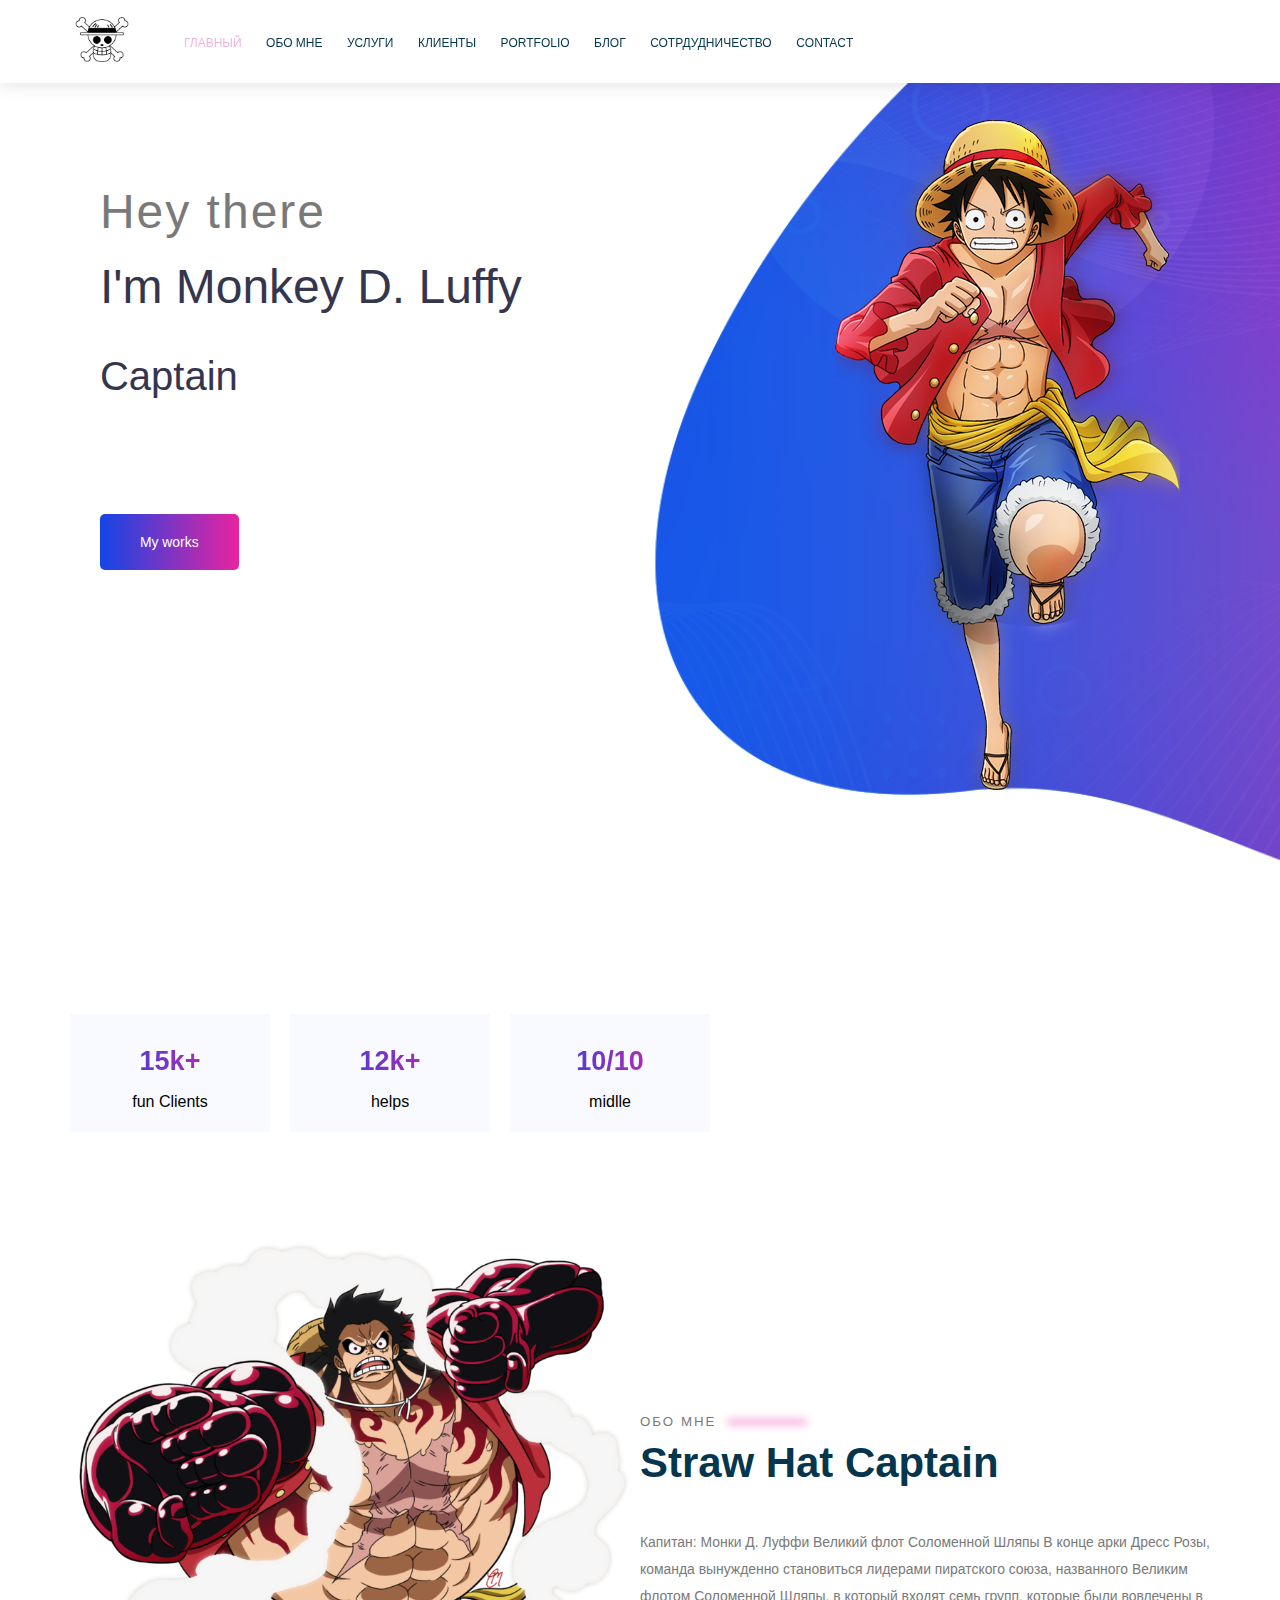
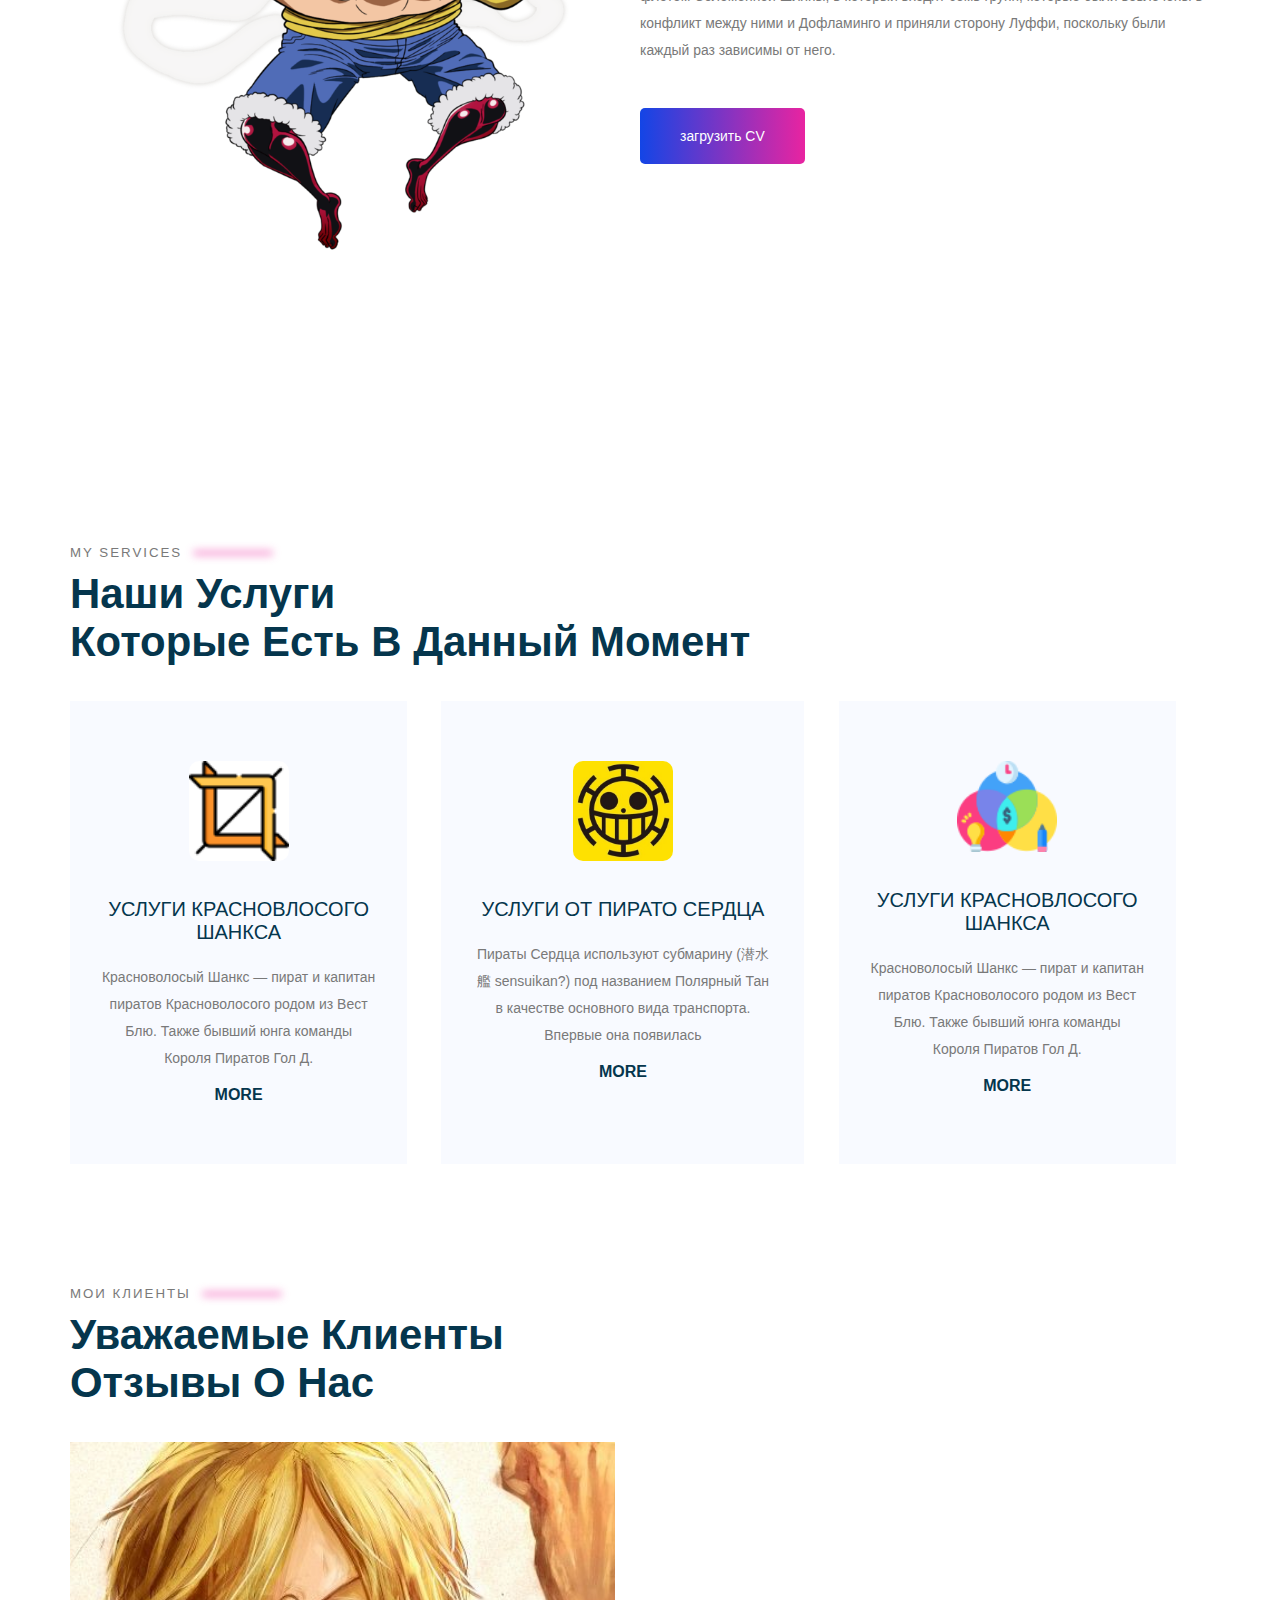
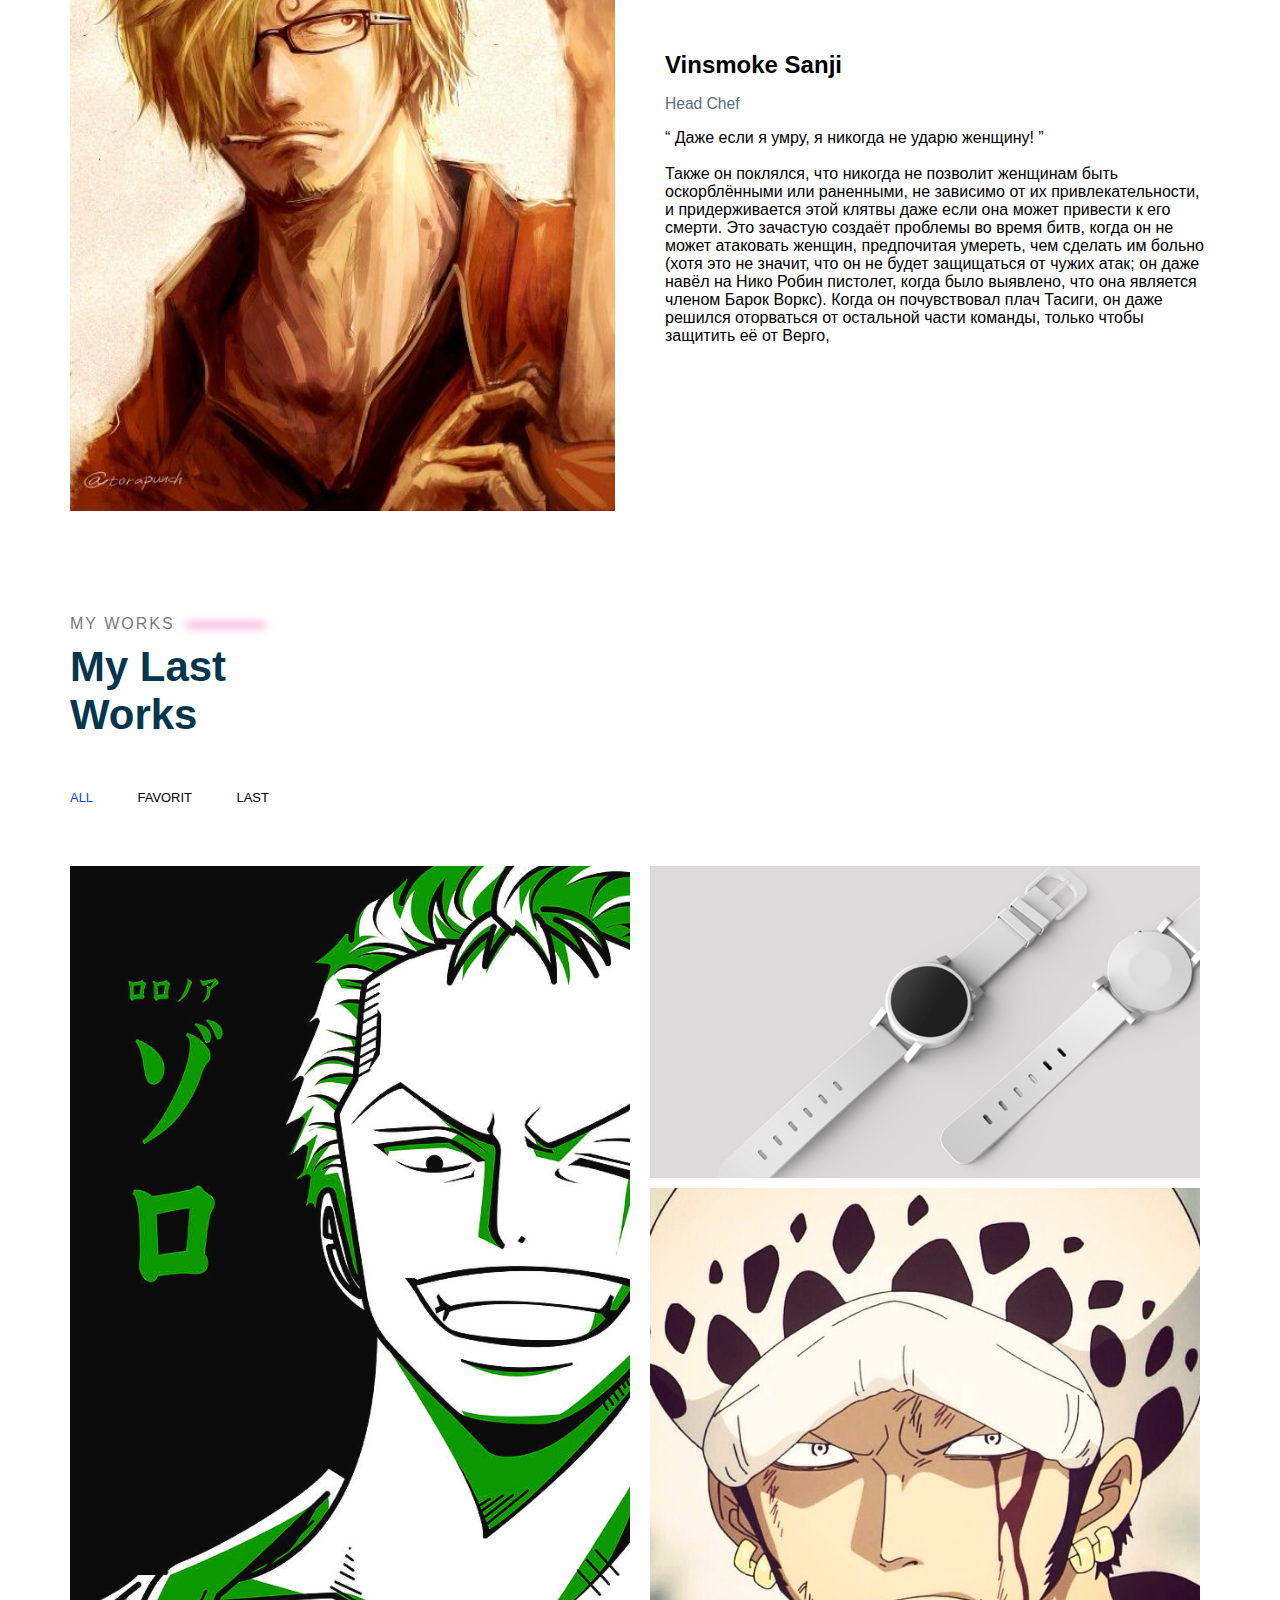
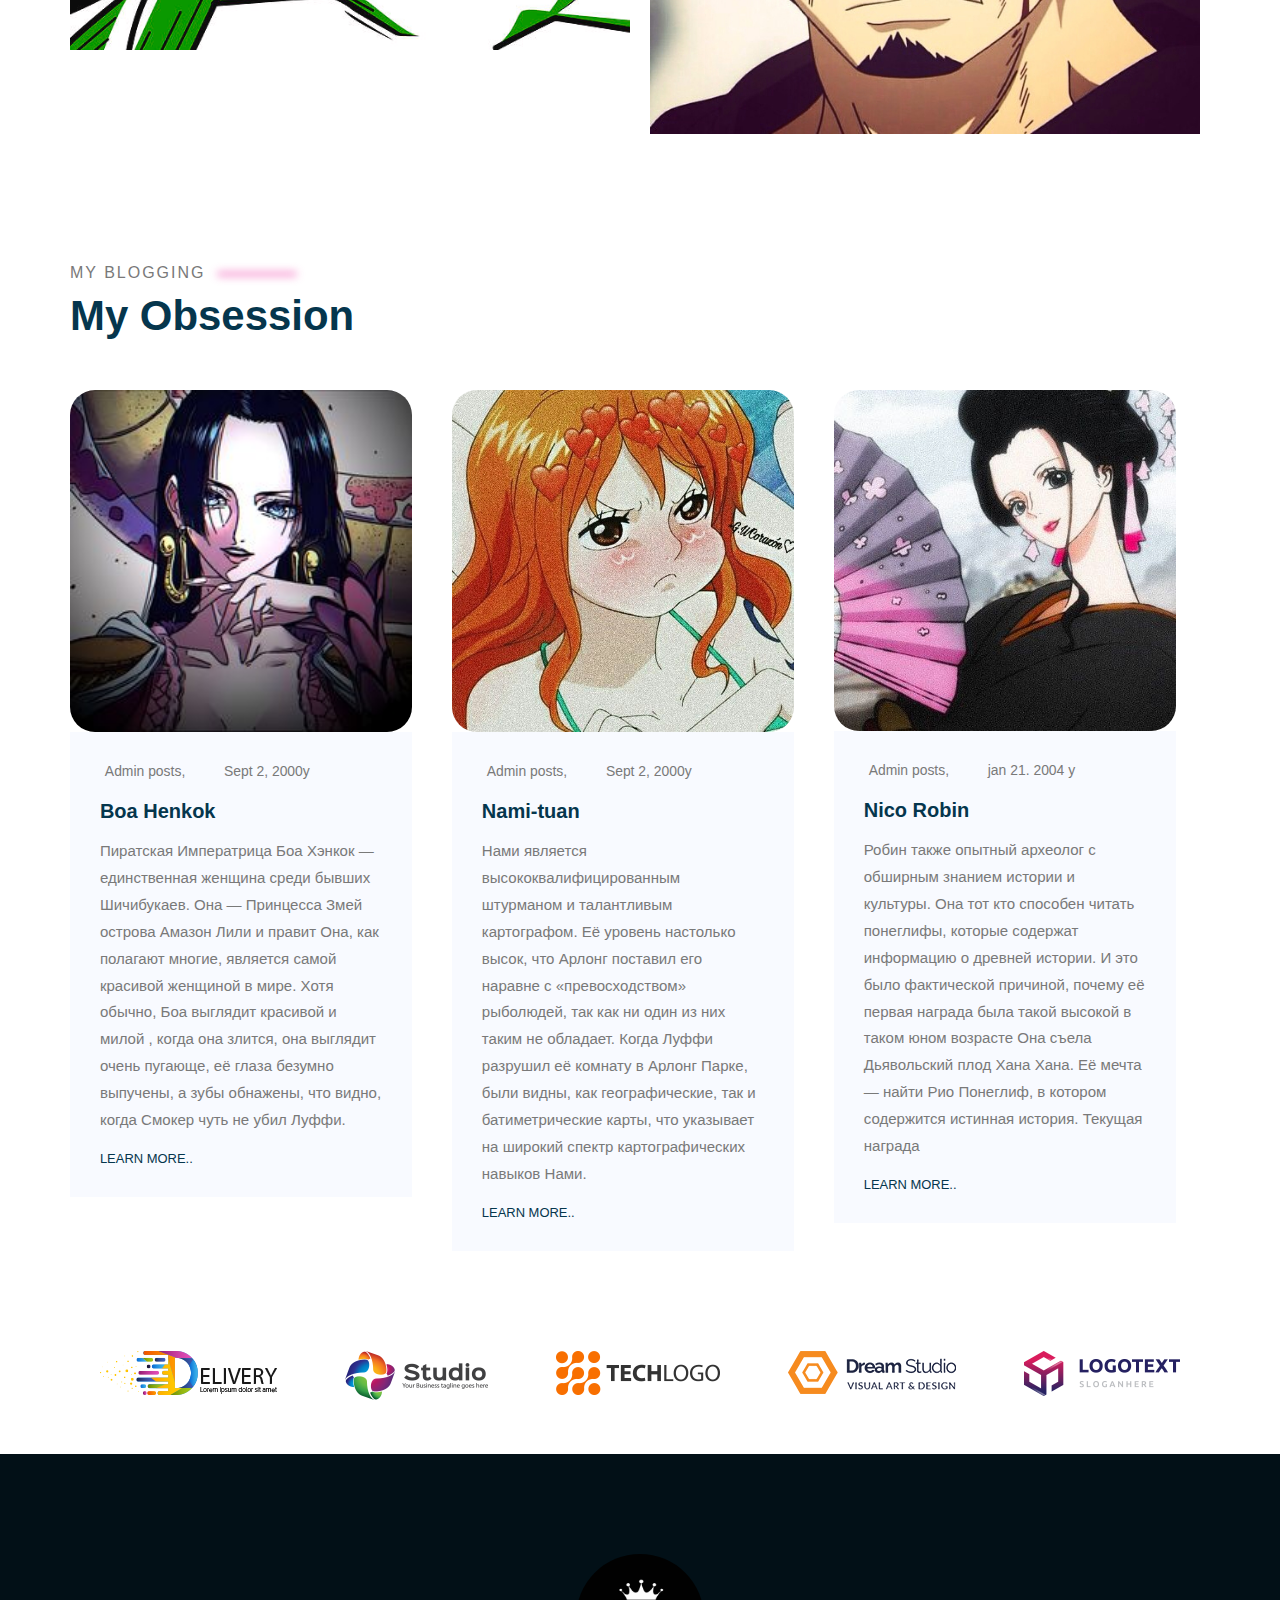
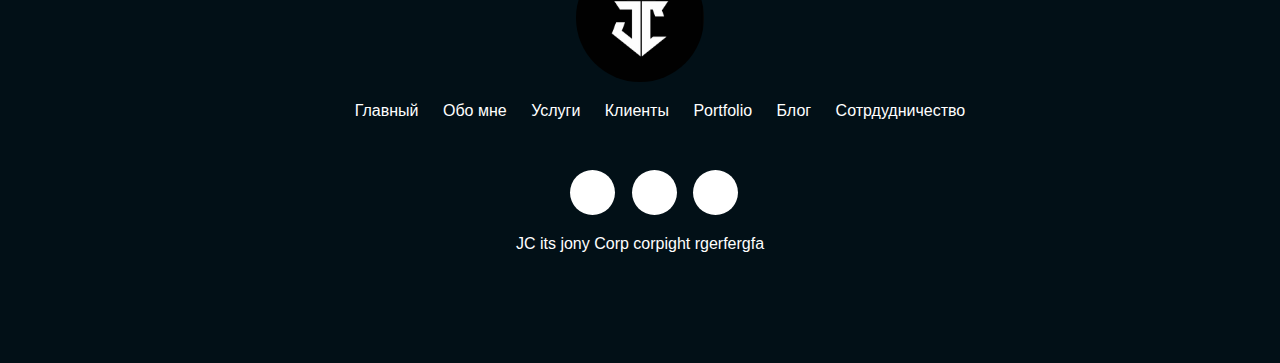
==== commit 9b018e3c: "final commit" ====
--- a/index.html
+++ b/index.html
@@ -6,9 +6,12 @@
     <meta name="viewport" content="width=device-width, initial-scale=1.0" />
     <link rel="preconnect" href="https://fonts.googleapis.com">
     <link rel="preconnect" href="https://fonts.gstatic.com" crossorigin>
-    <link href="https://fonts.googleapis.com/css2?family=Lato:wght@300;400;700&family=Roboto:ital,wght@0,100;0,300;0,400;0,500;0,700;0,900;1,100;1,300;1,400;1,500;1,700;1,900&display=swap" rel="stylesheet">
+    <link
+        href="https://fonts.googleapis.com/css2?family=Lato:wght@300;400;700&family=Roboto:ital,wght@0,100;0,300;0,400;0,500;0,700;0,900;1,100;1,300;1,400;1,500;1,700;1,900&display=swap"
+        rel="stylesheet">
     <link rel="stylesheet" href="shared.css">
     <link rel="stylesheet" href="main.css">
+    <link rel="shortcut icon" href="favicon.ico" type="image/x-icon" />
     <link rel="stylesheet" href="https://cdnjs.cloudflare.com/ajax/libs/font-awesome/6.4.0/css/all.min.css"
         integrity="sha512-iecdLmaskl7CVkqkXNQ/ZH/XLlvWZOJyj7Yy7tcenmpD1ypASozpmT/E0iPtmFIB46ZmdtAc9eNBvH0H/ZpiBw=="
         crossorigin="anonymous" referrerpolicy="no-referrer" />
@@ -30,27 +33,27 @@
                     </li>
 
                     <li class="main-navigation__item">
-                        <a href="#">Обо мне</a>
-                    </li>
-
-                    <li class="main-navigation__item">
-                        <a href="#">Услуги</a>
-                    </li>
-
-                    <li class="main-navigation__item">
-                        <a href="#">Клиенты</a>
-                    </li>
-
-                    <li class="main-navigation__item">
-                        <a href="#">Portfolio</a>
-                    </li>
-
-                    <li class="main-navigation__item">
-                        <a href="#">Блог</a>
-                    </li>
-
-                    <li class="main-navigation__item">
-                        <a href="#">Сотрдудничество</a>
+                        <a href="#about-me">Обо мне</a>
+                    </li>
+
+                    <li class="main-navigation__item">
+                        <a href="#services">Услуги</a>
+                    </li>
+
+                    <li class="main-navigation__item">
+                        <a href="#Clients">Клиенты</a>
+                    </li>
+
+                    <li class="main-navigation__item">
+                        <a href="#portfolio">Portfolio</a>
+                    </li>
+
+                    <li class="main-navigation__item">
+                        <a href="#blog">Блог</a>
+                    </li>
+
+                    <li class="main-navigation__item">
+                        <a href="#partners">Сотрдудничество</a>
                     </li>
                     <li class="main-navigation__item">
                         <a href="./contact.html">contact</a>
@@ -178,10 +181,10 @@
             <div class="services__cards">
                 <div class="services-cards">
                     <img class="service-card__icon" src="./images/service-1.png" alt="straw-hat">
-                    <h5 class="service-card__title"> наши услуги от пиратов соломенной шляпы</h5>
+                    <h5 class="service-card__title"> услуги красновлосого шанкса</h5>
                     <p class="service-card__description">
-                        elit. Aliquam sunt totam pariatur porro alias officia, quod modi, repudiandae et veritatis,
-                        vitae numquam at illum corrupti. Cum recusandae animi eveniet aspernatur?
+                        Красноволосый Шанкс — пират и капитан пиратов Красноволосого родом из Вест Блю. Также бывший
+                        юнга команды Короля Пиратов Гол Д.
                     </p>
                     <a href="#" class="service-card__link">
                         more
@@ -189,7 +192,7 @@
                 </div>
                 <div class="services-cards">
                     <img class="service-card__icon" src="./images/service-2.jpg" alt="icon">
-                    <h5 class="service-card__title">услуги от пиратов СЕРДЦА </h5>
+                    <h5 class="service-card__title">услуги от пирато сердца</h5>
                     <p class="service-card__description">
                         Пираты Сердца используют субмарину (潜水艦 sensuikan?) под названием Полярный Тан в качестве
                         основного вида транспорта. Впервые она появилась
@@ -239,11 +242,16 @@
                             Head Chef
                         </p>
                         <p class="client-item__rew\view">
-                            
-“	Даже если я умру, я никогда не ударю женщину!	”<br><br>
-Также он поклялся, что никогда не позволит женщинам быть оскорблёнными или раненными,
- не зависимо от их привлекательности, и придерживается этой клятвы даже если она может привести к его смерти.
-  Это зачастую создаёт проблемы во время битв, когда он не может атаковать женщин, предпочитая умереть, чем сделать им больно (хотя это не значит, что он не будет защищаться от чужих атак; он даже навёл на Нико Робин пистолет, когда было выявлено, что она является членом Барок Воркс). Когда он почувствовал плач Тасиги, он даже решился оторваться от остальной части команды, только чтобы защитить её от Верго,<br><br>
+
+                            “ Даже если я умру, я никогда не ударю женщину! ”<br><br>
+                            Также он поклялся, что никогда не позволит женщинам быть оскорблёнными или раненными,
+                            не зависимо от их привлекательности, и придерживается этой клятвы даже если она может
+                            привести к его смерти.
+                            Это зачастую создаёт проблемы во время битв, когда он не может атаковать женщин, предпочитая
+                            умереть, чем сделать им больно (хотя это не значит, что он не будет защищаться от чужих
+                            атак; он даже навёл на Нико Робин пистолет, когда было выявлено, что она является членом
+                            Барок Воркс). Когда он почувствовал плач Тасиги, он даже решился оторваться от остальной
+                            части команды, только чтобы защитить её от Верго,<br><br>
                         </p>
                         <div class="client-item__rate">
                             <i class="fa fa-star" style="color: #fbff24;"></i>
@@ -251,7 +259,7 @@
                             <i class="fa fa-star" style="color: #fbff24;"></i>
                             <i class="fa fa-star" style="color: #fbff24;"></i>
                             <i class="fa fa-star" style="color: #fbff24;"></i>
-                            
+
                         </div>
                     </div>
                 </div>
@@ -344,7 +352,9 @@
                         <p class="blog-item__description">
                             Пиратская Императрица Боа Хэнкок — единственная женщина среди бывших Шичибукаев. Она —
                             Принцесса Змей острова Амазон Лили и правит Она, как полагают многие, является самой
-                            красивой женщиной в мире.
+                            красивой женщиной в мире. Xотя обычно, Боа выглядит красивой и милой , когда она злится, она
+                            выглядит очень пугающе, её глаза безумно выпучены, а зубы обнажены, что видно, когда Смокер
+                            чуть не убил Луффи.
                         </p>
                         <a class="blog-item__learn-more">
                             learn more..
@@ -383,7 +393,7 @@
                 </div>
                 <div class="blog-item">
                     <div class="blog-item__image">
-                        <img src="./images/robin-1.jpg" alt="henkok">
+                        <img src="./images/robin-3.jpg" alt="henkok">
                     </div>
                     <div class="blog-item__info">
                         <div class="blog-item__main-info">
@@ -404,6 +414,8 @@
                             Она тот кто способен читать понеглифы, которые содержат информацию о древней истории. И это
                             было фактической причиной,
                             почему её первая награда была такой высокой в таком юном возрасте
+                            Она съела Дьявольский плод Хана Хана. Её мечта — найти Рио Понеглиф, в котором содержится
+                            истинная история. Текущая награда
                         </p>
                         <a class="blog-item__learn-more">
                             learn more..
--- a/shared.css
+++ b/shared.css
@@ -150,10 +150,17 @@
     font-family: 'Roboto';
     src: url(../luffy-portfolio/fonts/Roboto/Roboto-Regular.ttf);
 } */
+html {
+    scroll-behavior: smooth;
+}
 
 body {
     margin: 0;
-    font-family: Roboto, sans-serif;
+    font-family: 'Roboto', sans-serif;
+}
+
+a{
+    transition: all 0.3s ease-in-out;
 }
 
 .container {
@@ -187,6 +194,7 @@
     padding: 1.26rem 2.5rem;
     cursor: pointer;
     border-radius: 5px;
+    transition: all 0.3s ease-in-out;
 }
 
 button:hover {
@@ -234,19 +242,14 @@
     clear: both;
 }
 
-.main-navigation__brand {
-    display: inline-block;
-    vertical-align: middle;
+.main-header .container {
+    display: flex;
+    align-items: center;
 }
 
 .main-navigation__brand img {
     width: 64px;
     border-radius: 50%;
-}
-
-.main-navigation {
-    display: inline-block;
-    vertical-align: middle;
 }
 
 .main-navigation__item {
--- a/main.css
+++ b/main.css
@@ -8,13 +8,10 @@
 }
 
 .main-section {
+    padding: 7.5rem 1.87rem;
     display: flex;
-    padding: 7.5rem 1.87rem;
-}
-
-.main-section>div {
-    width: 50%;
-    float: left;
+    justify-content: space-between;
+
 }
 
 .main-section__image {
@@ -72,15 +69,15 @@
 /*statistics section*/
 .statistics {
     padding-top: 6.25rem;
+    display: flex;
 }
 
 .statistics__item {
-    display: inline-block;
-    width: 150px;
+    width: 200px;
     background-color: #F8FAFF;
     text-align: center;
     padding: 0.3125rem 0.625rem;
-    margin-right: 0;
+    margin-right: 20px;
     box-sizing: border-box;
 }
 
@@ -97,11 +94,12 @@
 /*about-me section*/
 .about-me {
     padding: 6.25rem 0;
-}
-
-.about-me>div {
-    width: 50%;
-    float: left;
+    display: flex;
+    align-items: center;
+}
+
+.about-me > div {
+    flex: 1;
 }
 
 .about-me__image img {
@@ -133,7 +131,6 @@
     text-align: center;
     box-sizing: border-box;
     transition: all 0.4s ease;
-    width: 30rem;
 }
 
 .service-card__title {
@@ -153,7 +150,7 @@
 
 .service-card__link {
     font-size: 0.82;
-    font-weight: 500;
+    font-weight: 700;
     text-transform: uppercase;
     color: #05364d;
     text-decoration: none;
@@ -179,10 +176,13 @@
     padding-top: 6.25rem;
 }
 
+.client-item {
+    display: flex;
+    align-items: center;
+}
+
 .client-item>div {
-    width: 50%;
-    float: left;
-    box-sizing: border-box;
+flex: 1;
 }
 
 .client-item__image img {
@@ -322,14 +322,13 @@
 
 .blog-items {
     margin-top: 3.125rem;
-    /* display: flex; */
+    display: flex; 
     justify-content: space-between;
 }
 
 .blog-item {
+    width: 30%;
     overflow: hidden;
-    display: inline-block;
-    width: 30%;
     margin-right: 3%;
     box-sizing: border-box;
 }
@@ -342,8 +341,20 @@
     background-color: white;
 }
 
+.blog-item__image {
+    overflow: hidden;
+
+}
+
 .blog-item__image img {
     width: 100%;
+    vertical-align: middle;
+    transition: all 0.4s ease 0s;
+    border-radius: 25px;
+}
+
+.blog-item:hover .blog-item__image img {
+    transform: scale(1.1);
 }
 
 .blog-item__info {
@@ -372,7 +383,7 @@
 
 .blog-item__description {
     line-height: 1.68rem;
-    font-weight: lighter;
+    font-weight:lighter bold;
     font-size: 0.94rem;
 }
 
@@ -398,6 +409,7 @@
 
 .partner {
     padding: 0 1.87rem;
+    /* display: flex; */
 }
 
 /* main-section */
@@ -407,49 +419,55 @@
         min-height: auto;
     }
 
-    .main-section__image {
-        display: none;
-    }
 
     .main-section__action {
         display: none;
     }
 
+    .main-section__introduction {
+        font-size: 3rem;
+    }
+
     .main-section > div {
         width: 100%;
     }
 
     /* statistics section  */
+    .statistics {
+        flex-direction: column;
+    }
     .statistics__item {
         width: 100%;
         margin-bottom: 20px;
-    }
-
-    /* about-me section */
-    .about-me {
-        padding: 1.5rem 0;
-    }
-    .about-me>div {
-        width: 100%;
-    }
-
-    .about-me__image img {
-        display: none;
-    }
-    .services {
-        padding: 1.5rem;
+        margin-right: 0;
+        box-sizing: border-box;
     }
     .services__cards {
         flex-direction: column;
+    }
+    .services-cards {
+        margin-right: 4px;
+        margin-bottom: 20px;   
+    }
+
+    .service-card__description {
+        font-size: 1.5rem;
+    }
+
+    
+    /* portfolio */
+    .portfolio {
+        padding: 1.5rem;
+    }
+    .portfolio-item {
         width: 100%;
-        
-    }
-    
-    .services-cards{
-        width: 100%;
-        margin-right: 0;
-        margin-bottom: 20px;
-    }
+        margin-bottom: 24PX;
+    }
+    .portfolio-item-2,
+    .portfolio-item-3 {
+        position: static;       
+    }
+
     /* clients section*/
     .clients {
         padding: 1.5rem;
@@ -458,30 +476,18 @@
         width: 100%;
         float: none;
     }
-
-    /* portfolio */
-    .portfolio {
-        padding: 1.5rem;
-    }
-    .portfolio-item {
-        width: 100%;
-        margin-bottom: 24PX;
-    }
-    .portfolio-item-2,
-    .portfolio-item-3 {
-        position: static;
-        
-    }
-    /* blog */
-    .blog {
-        padding: 1.5rem;
-    }
+    
+    .blog-items {
+        flex-direction: column;
+    }
+
     .blog-item {
         width: 100%;
-        margin-right: 0;
-        margin-bottom: 25PX;
-        border-radius: 24PX;
-    }
+       margin-right: 0;
+       margin-bottom: 20px;
+      
+}
+  
     /* partners */
     .partners {
         padding: 1.5rem;
